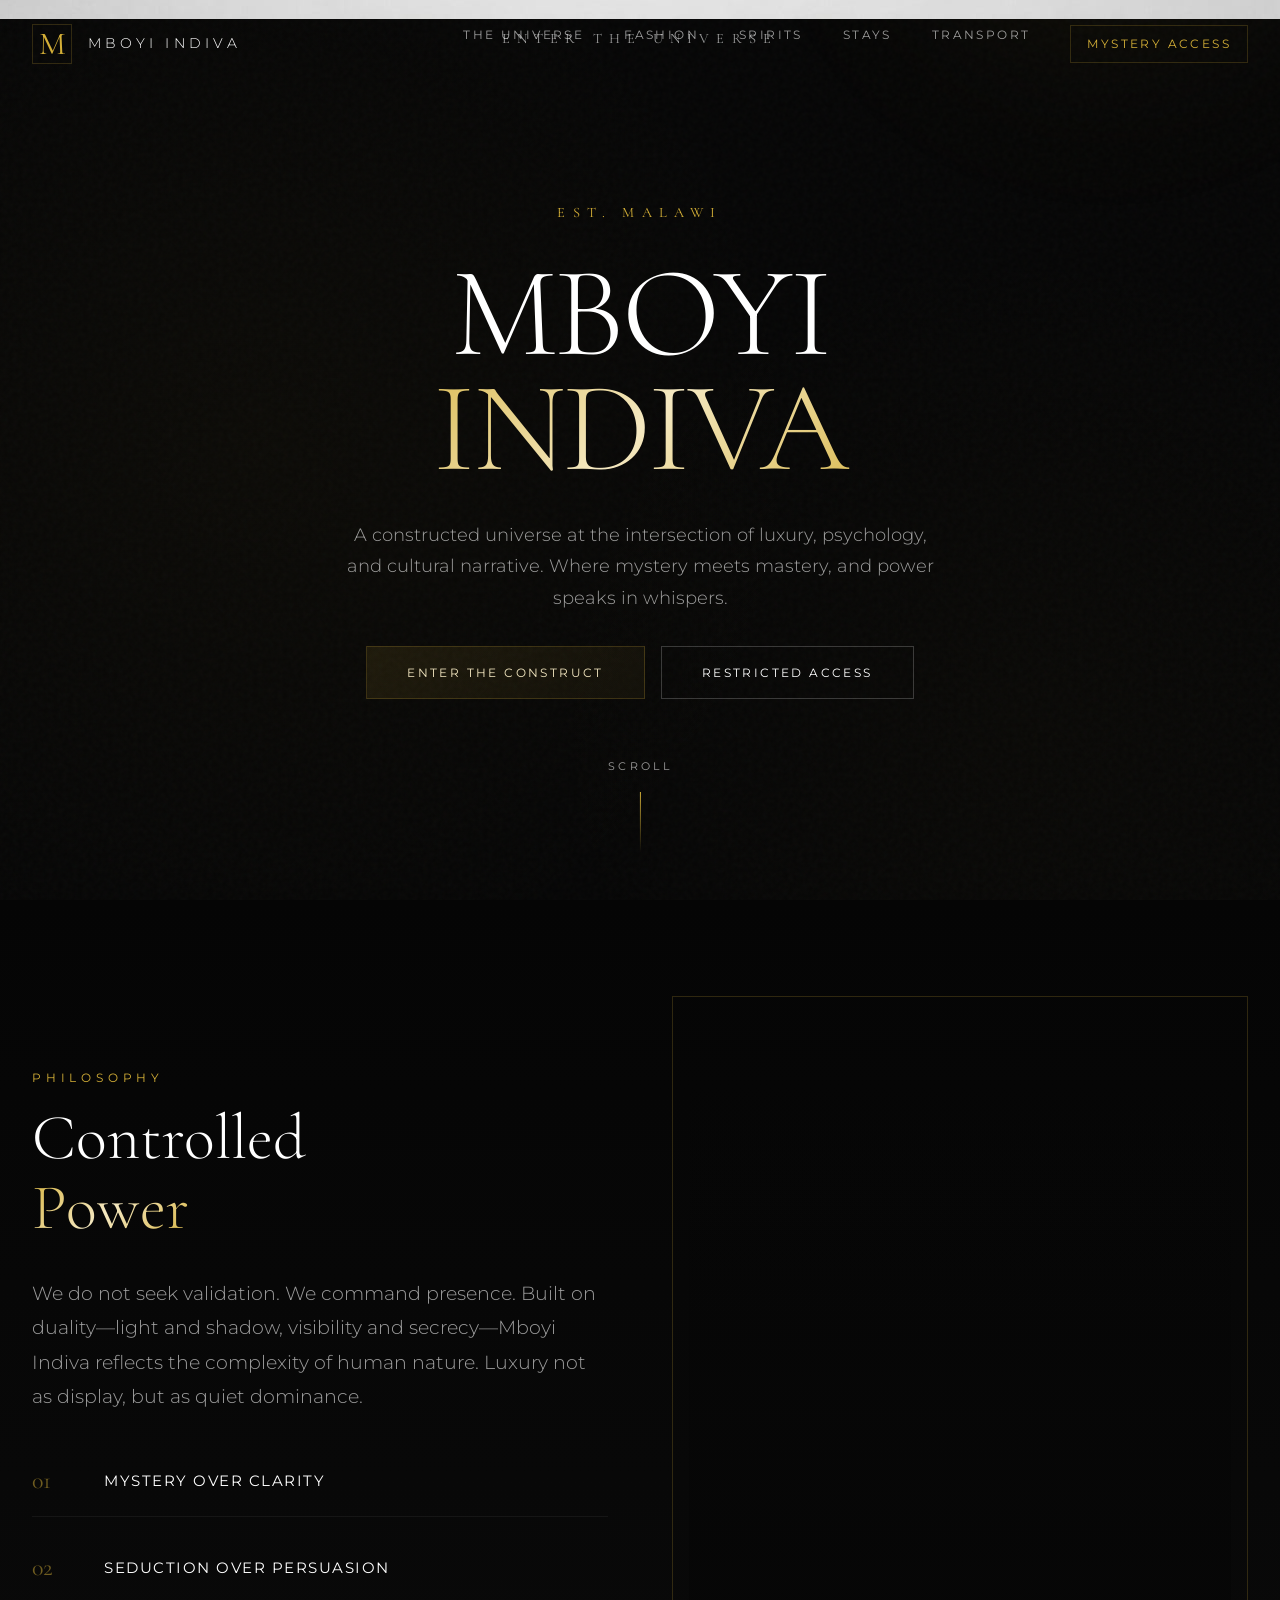
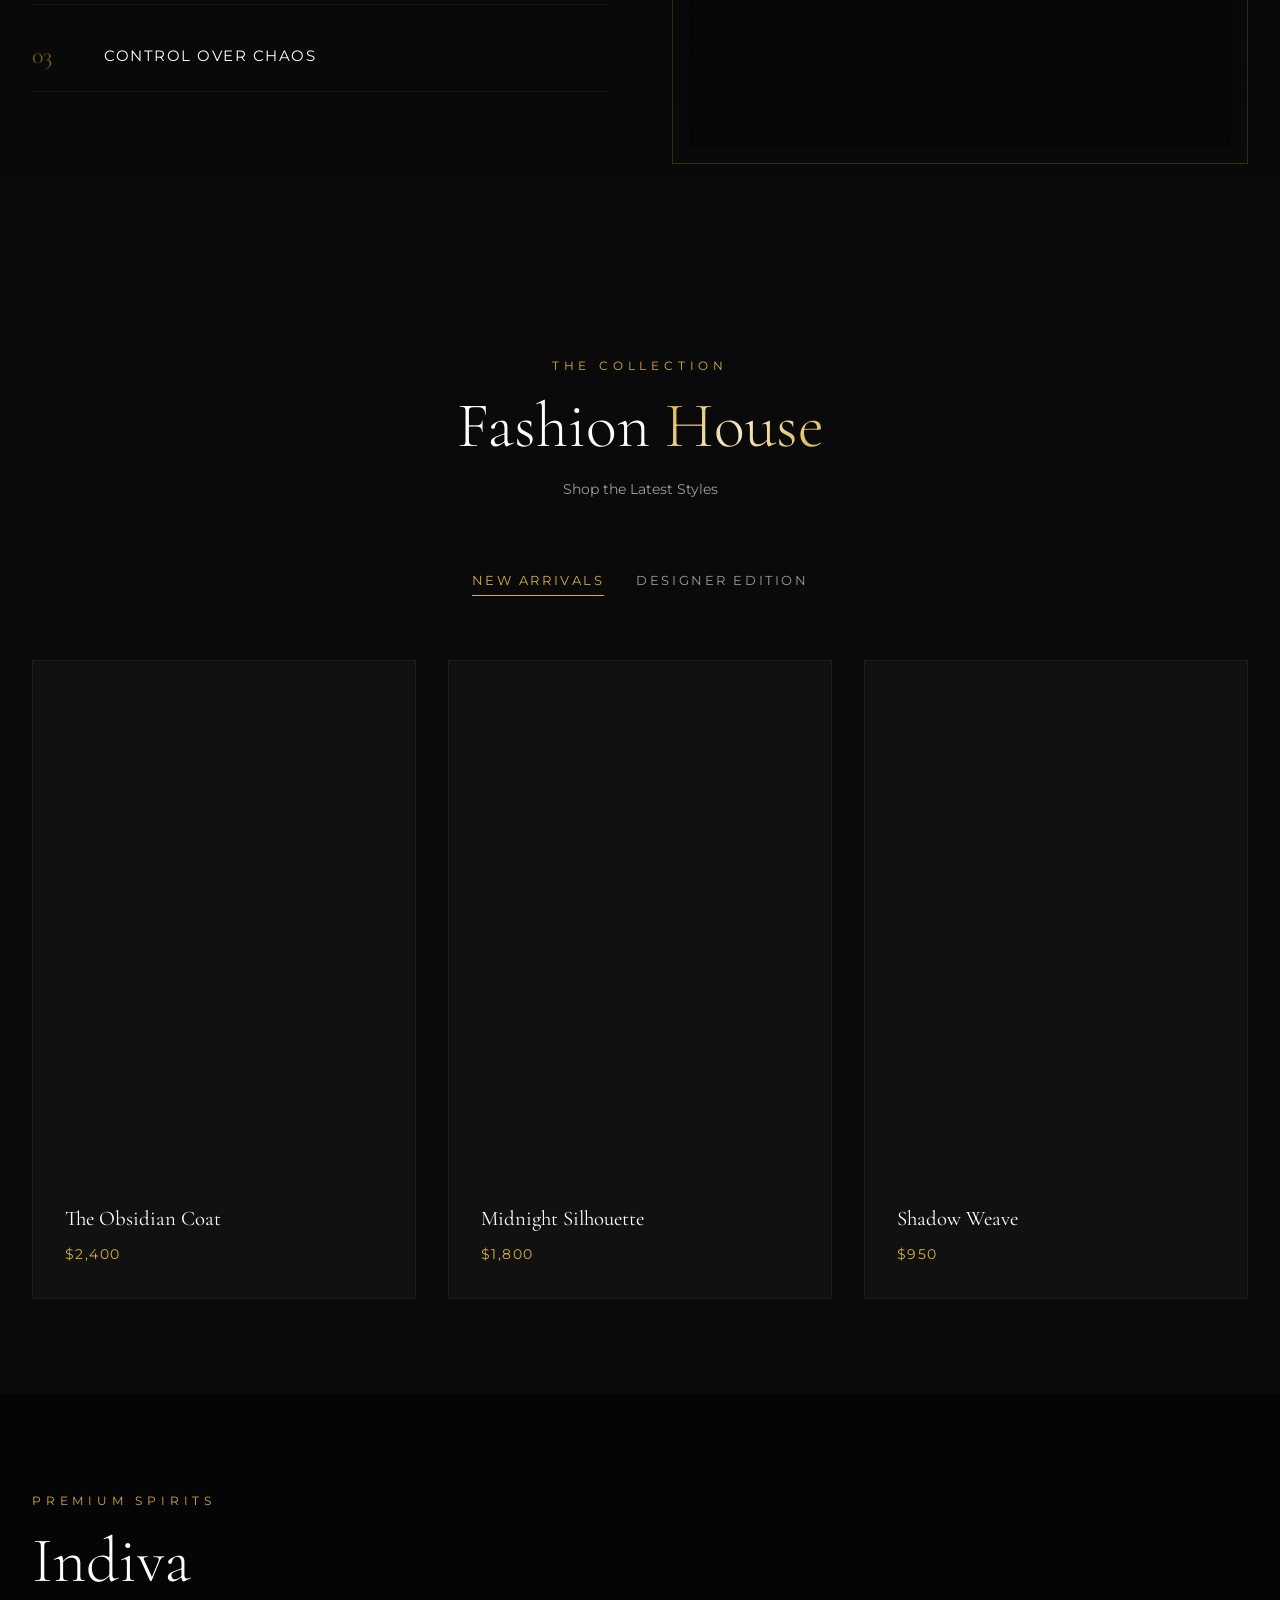
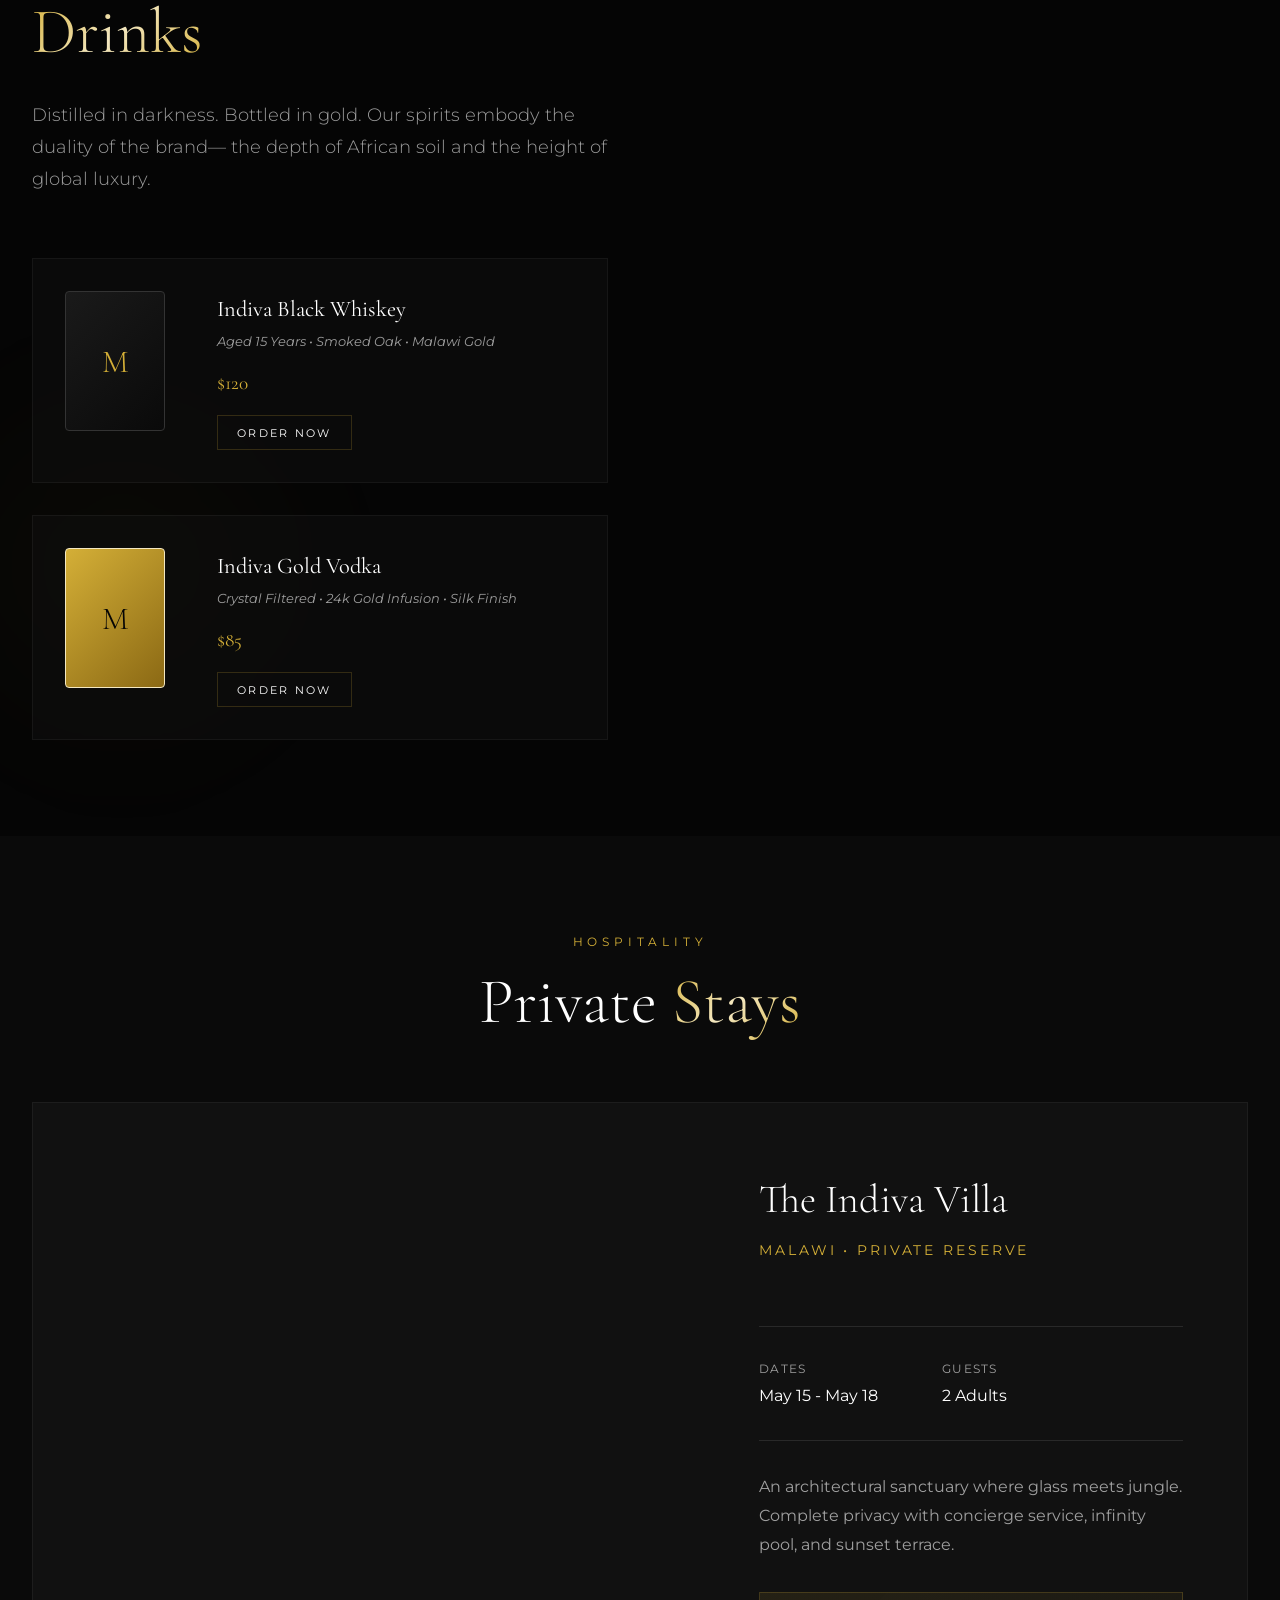
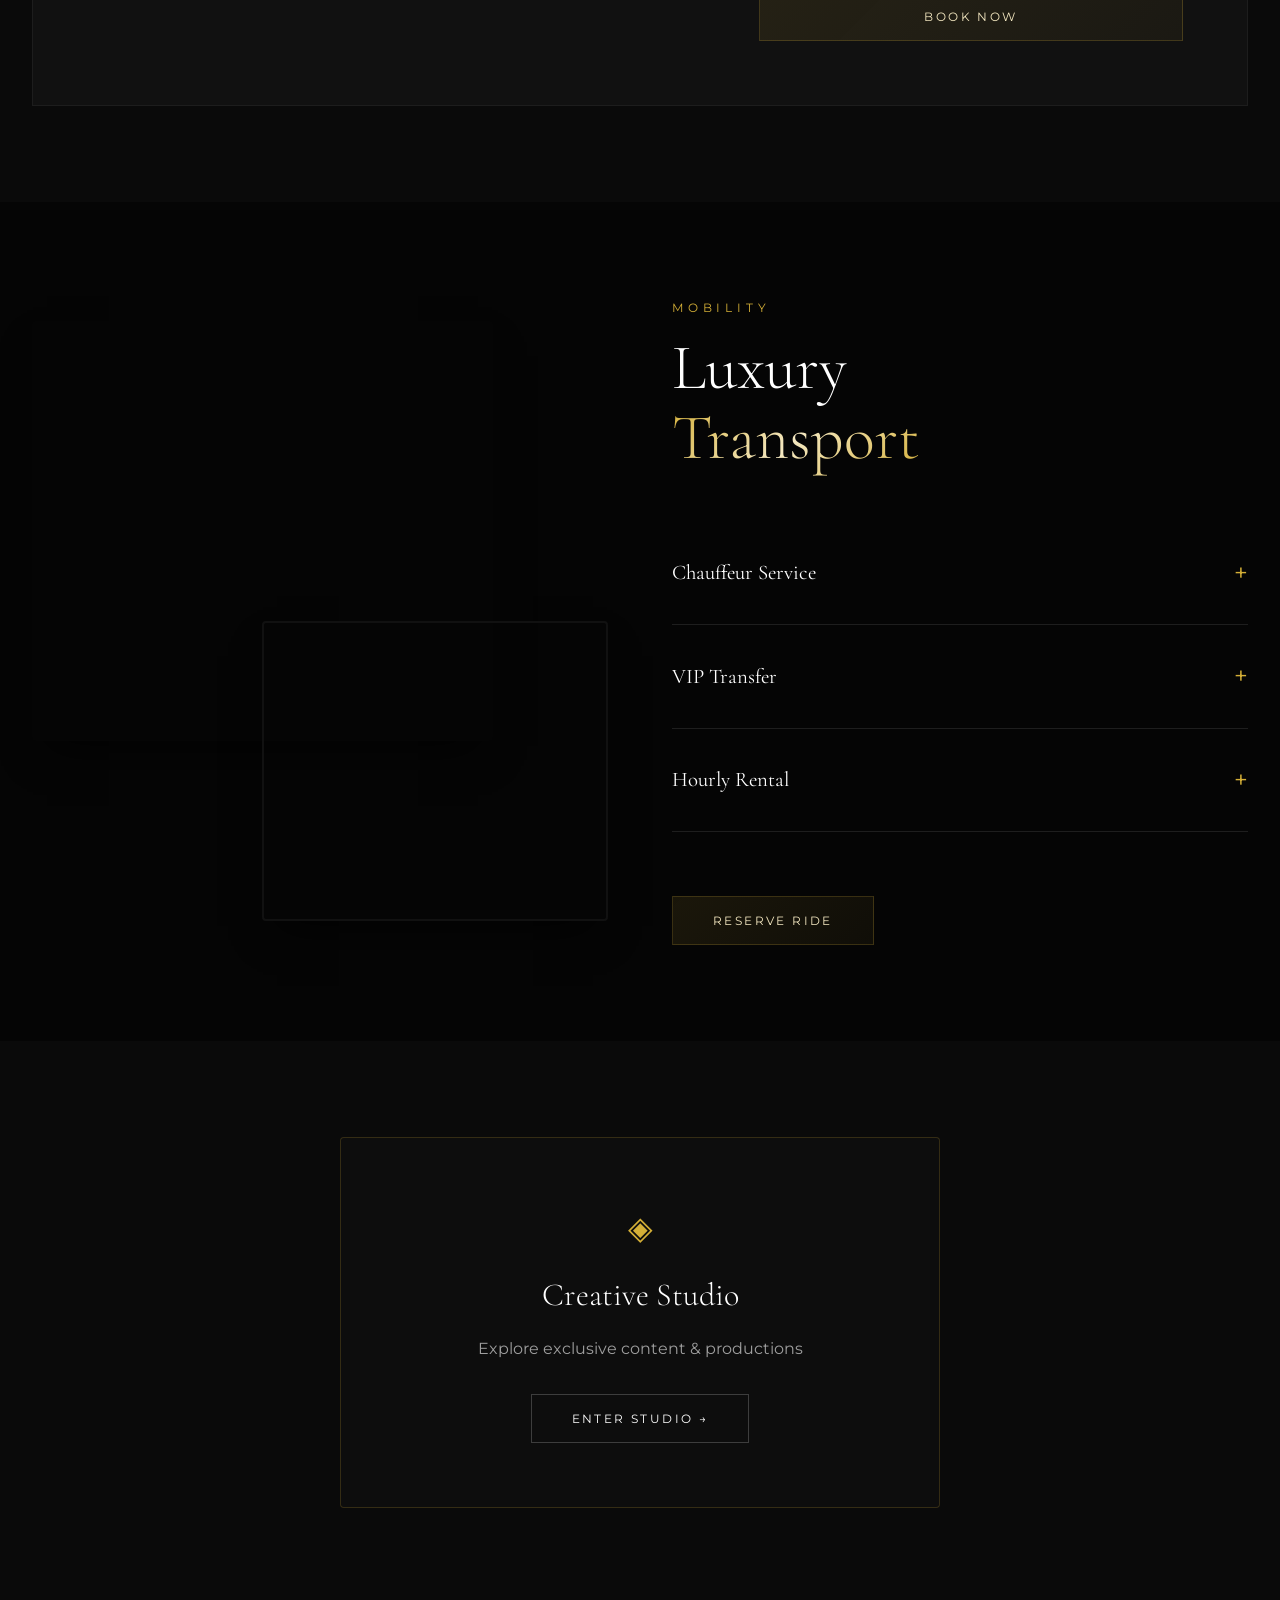
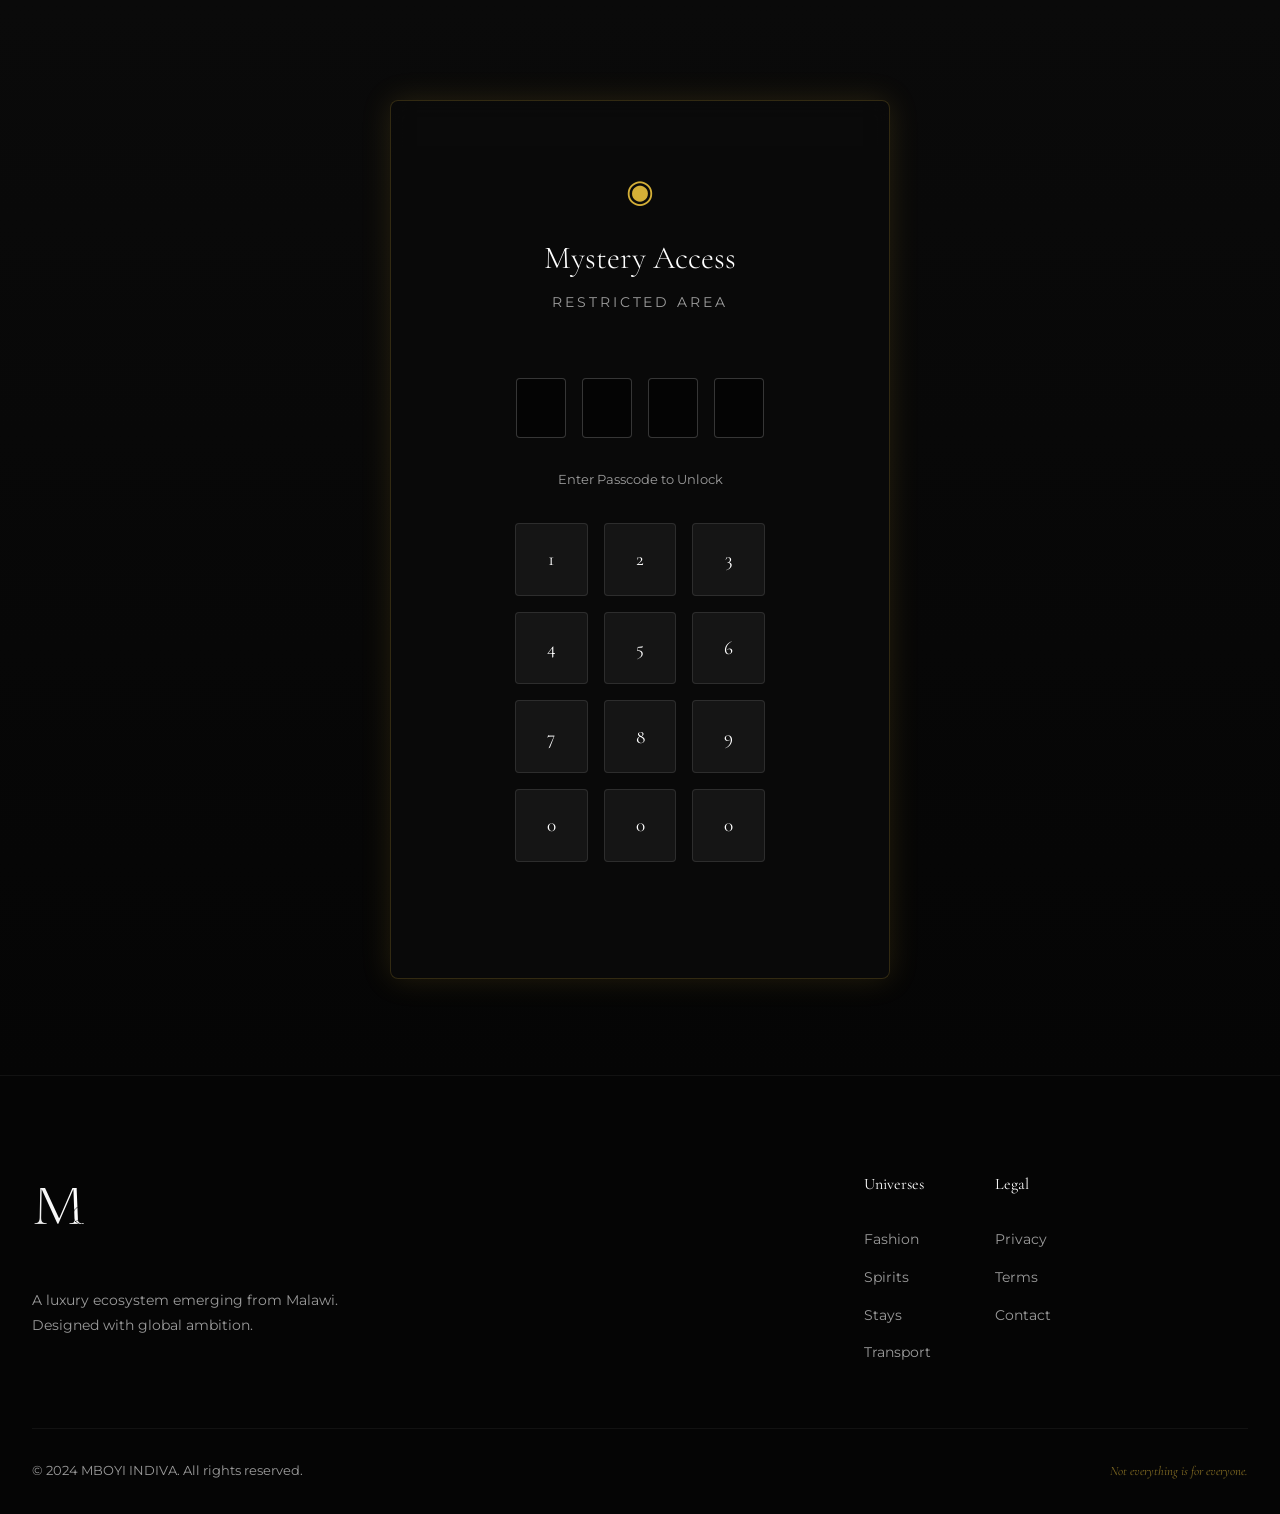
==== index.html @ 22ade257 "Add files via upload" ====
<!DOCTYPE html>
<html lang="en">
<head>
    <meta charset="UTF-8">
    <meta name="viewport" content="width=device-width, initial-scale=1.0">
    <title>MBOYI INDIVA | A Study in Controlled Power</title>
    <link rel="preconnect" href="https://fonts.googleapis.com">
    <link rel="preconnect" href="https://fonts.gstatic.com" crossorigin>
    <link href="https://fonts.googleapis.com/css2?family=Cormorant+Garamond:ital,wght@0,300;0,400;0,600;1,400&family=Montserrat:wght@200;300;400;500&display=swap" rel="stylesheet">
    <link rel="stylesheet" href="style.css">
</head>
<body>

    <!-- Initial Overlay / Curtain Reveal -->
    <div class="curtain-overlay">
        <div class="curtain-content">
            <div class="logo-mark"></div>
            <img src="Logo.jpeg" alt="Logo"/>
            <p class="curtain-text">Enter the Universe</p>
        </div>
    </div>

    <!-- Navigation -->
    <nav class="main-nav">
        <div class="nav-container">
            <a href="#" class="logo">
                <span class="logo-icon">M</span>
                <span class="logo-text">MBOYI INDIVA</span>
            </a>
            
            <div class="nav-links">
                <a href="#universe" class="nav-link">The Universe</a>
                <a href="#fashion" class="nav-link">Fashion</a>
                <a href="#spirits" class="nav-link">Spirits</a>
                <a href="#stays" class="nav-link">Stays</a>
                <a href="#transport" class="nav-link">Transport</a>
                <a href="#mystery" class="nav-link mystery-link">Mystery Access</a>
            </div>

            <button class="menu-toggle" aria-label="Toggle Menu">
                <span></span>
                <span></span>
            </button>
        </div>
    </nav>

    <!-- Hero Section -->
    <section class="hero" id="universe">
        <div class="hero-bg">
            <div class="grain-overlay"></div>
            <div class="light-leak"></div>
        </div>
        
        <div class="hero-content">
            <p class="hero-subtitle">Est. Malawi</p>
            <h1 class="hero-title">
                <span class="title-line">MBOYI</span>
                <span class="title-line indiva-gold">INDIVA</span>
            </h1>
            <p class="hero-description">
                A constructed universe at the intersection of luxury, psychology, and cultural narrative. 
                Where mystery meets mastery, and power speaks in whispers.
            </p>
            <div class="hero-actions">
                <a href="#essence" class="btn-primary">Enter the Construct</a>
                <a href="#mystery" class="btn-secondary">Restricted Access</a>
            </div>
        </div>

        <div class="scroll-indicator">
            <span>Scroll</span>
            <div class="scroll-line"></div>
        </div>
    </section>

    <!-- Brand Essence / Philosophy -->
    <section class="essence" id="essence">
        <div class="container">
            <div class="essence-grid">
                <div class="essence-text reveal">
                    <span class="section-label">Philosophy</span>
                    <h2 class="section-title">Controlled<br><span class="indiva-gold">Power</span></h2>
                    <p class="essence-paragraph">
                        We do not seek validation. We command presence. Built on duality—light and shadow, 
                        visibility and secrecy—Mboyi Indiva reflects the complexity of human nature. 
                        Luxury not as display, but as quiet dominance.
                    </p>
                    <div class="philosophy-points">
                        <div class="point">
                            <span class="point-number">01</span>
                            <span class="point-text">Mystery over clarity</span>
                        </div>
                        <div class="point">
                            <span class="point-number">02</span>
                            <span class="point-text">Seduction over persuasion</span>
                        </div>
                        <div class="point">
                            <span class="point-number">03</span>
                            <span class="point-text">Control over chaos</span>
                        </div>
                    </div>
                </div>
                
                <div class="essence-visual reveal">
                    <div class="visual-frame">
                        <div class="visual-image" style="background-image: url('https://images.unsplash.com/photo-1507003211169-0a1dd7228f2d?w=800&q=80&sat=-100')"></div>
                        <div class="visual-overlay"></div>
                    </div>
                </div>
            </div>
        </div>
    </section>

    <!-- Fashion Collection -->
    <section class="fashion" id="fashion">
        <div class="container">
            <div class="section-header reveal">
                <span class="section-label">The Collection</span>
                <h2 class="section-title">Fashion <span class="indiva-gold">House</span></h2>
                <p class="section-subtitle">Shop the Latest Styles</p>
            </div>

            <div class="collection-tabs reveal">
                <button class="tab-btn active" data-tab="new">New Arrivals</button>
                <button class="tab-btn" data-tab="designer">Designer Edition</button>
            </div>

            <div class="collection-grid" id="new">
                <div class="product-card reveal">
                    <div class="product-image">
                        <div class="image-placeholder" style="background-image: url('https://images.unsplash.com/photo-1504194921103-f8b80cadd5e4?w=600&q=80')"></div>
                        <div class="product-overlay">
                            <button class="btn-quick">View Details</button>
                        </div>
                    </div>
                    <div class="product-info">
                        <h3>The Obsidian Coat</h3>
                        <p class="product-price">$2,400</p>
                    </div>
                </div>

                <div class="product-card reveal">
                    <div class="product-image">
                        <div class="image-placeholder" style="background-image: url('https://images.unsplash.com/photo-1552374196-1ab2a1c593e8?w=600&q=80')"></div>
                        <div class="product-overlay">
                            <button class="btn-quick">View Details</button>
                        </div>
                    </div>
                    <div class="product-info">
                        <h3>Midnight Silhouette</h3>
                        <p class="product-price">$1,800</p>
                    </div>
                </div>

                <div class="product-card reveal">
                    <div class="product-image">
                        <div class="image-placeholder" style="background-image: url('https://images.unsplash.com/photo-1617127365659-c47fa864d8bc?w=600&q=80')"></div>
                        <div class="product-overlay">
                            <button class="btn-quick">View Details</button>
                        </div>
                    </div>
                    <div class="product-info">
                        <h3>Shadow Weave</h3>
                        <p class="product-price">$950</p>
                    </div>
                </div>
            </div>
        </div>
    </section>

    <!-- Indiva Drinks -->
    <section class="spirits" id="spirits">
        <div class="container">
            <div class="spirits-grid">
                <div class="spirits-content reveal">
                    <span class="section-label">Premium Spirits</span>
                    <h2 class="section-title">Indiva<br><span class="indiva-gold">Drinks</span></h2>
                    <p class="spirits-description">
                        Distilled in darkness. Bottled in gold. Our spirits embody the duality of the brand—
                        the depth of African soil and the height of global luxury.
                    </p>
                    
                    <div class="drink-cards">
                        <div class="drink-item">
                            <div class="drink-visual">
                                <div class="bottle-placeholder black">
                                    <span class="bottle-label">M</span>
                                </div>
                            </div>
                            <div class="drink-info">
                                <h3>Indiva Black Whiskey</h3>
                                <p class="drink-notes">Aged 15 Years • Smoked Oak • Malawi Gold</p>
                                <p class="drink-price">$120</p>
                                <button class="btn-order">Order Now</button>
                            </div>
                        </div>

                        <div class="drink-item">
                            <div class="drink-visual">
                                <div class="bottle-placeholder gold">
                                    <span class="bottle-label">M</span>
                                </div>
                            </div>
                            <div class="drink-info">
                                <h3>Indiva Gold Vodka</h3>
                                <p class="drink-notes">Crystal Filtered • 24k Gold Infusion • Silk Finish</p>
                                <p class="drink-price">$85</p>
                                <button class="btn-order">Order Now</button>
                            </div>
                        </div>
                    </div>
                </div>

                <div class="spirits-visual reveal">
                    <div class="ambience-image" style="background-image: url('https://images.unsplash.com/photo-1514362545857-3bc16c4c7d1b?w=800&q=80&sat=-50')"></div>
                </div>
            </div>
        </div>
    </section>

    <!-- Private Stays -->
    <section class="stays" id="stays">
        <div class="container">
            <div class="section-header reveal">
                <span class="section-label">Hospitality</span>
                <h2 class="section-title">Private <span class="indiva-gold">Stays</span></h2>
            </div>

            <div class="villa-card reveal">
                <div class="villa-image" style="background-image: url('https://images.unsplash.com/photo-1613490493576-7fde63acd811?w=1200&q=80')">
                    <div class="villa-overlay"></div>
                </div>
                <div class="villa-content">
                    <h3>The Indiva Villa</h3>
                    <p class="villa-location">Malawi • Private Reserve</p>
                    <div class="booking-details">
                        <div class="detail">
                            <span class="detail-label">Dates</span>
                            <span class="detail-value">May 15 - May 18</span>
                        </div>
                        <div class="detail">
                            <span class="detail-label">Guests</span>
                            <span class="detail-value">2 Adults</span>
                        </div>
                    </div>
                    <p class="villa-description">
                        An architectural sanctuary where glass meets jungle. 
                        Complete privacy with concierge service, infinity pool, and sunset terrace.
                    </p>
                    <button class="btn-primary btn-block">Book Now</button>
                </div>
            </div>
        </div>
    </section>

    <!-- Luxury Transport -->
    <section class="transport" id="transport">
        <div class="container">
            <div class="transport-grid">
                <div class="transport-visual reveal">
                    <div class="vehicle-showcase">
                        <div class="vehicle-image" style="background-image: url('https://images.unsplash.com/photo-1563720223185-11003d70ecfa?w=800&q=80&sat=-100')"></div>
                        <div class="vehicle-interior" style="background-image: url('https://images.unsplash.com/photo-1549399542-7e3f8b79c2b7?w=800&q=80')"></div>
                    </div>
                </div>
                
                <div class="transport-content reveal">
                    <span class="section-label">Mobility</span>
                    <h2 class="section-title">Luxury<br><span class="indiva-gold">Transport</span></h2>
                    
                    <div class="service-list">
                        <div class="service-item">
                            <div class="service-header">
                                <h3>Chauffeur Service</h3>
                                <span class="service-toggle">+</span>
                            </div>
                            <div class="service-body">
                                <p>Mercedes V-Class or equivalent. Discreet, professional, always ahead of schedule.</p>
                            </div>
                        </div>

                        <div class="service-item">
                            <div class="service-header">
                                <h3>VIP Transfer</h3>
                                <span class="service-toggle">+</span>
                            </div>
                            <div class="service-body">
                                <p>Airport to villa seamless transition. Privacy screens, refreshments, secured routes.</p>
                            </div>
                        </div>

                        <div class="service-item">
                            <div class="service-header">
                                <h3>Hourly Rental</h3>
                                <span class="service-toggle">+</span>
                            </div>
                            <div class="service-body">
                                <p>On-demand availability within the construct. Minimum 4 hours.</p>
                            </div>
                        </div>
                    </div>

                    <button class="btn-primary">Reserve Ride</button>
                </div>
            </div>
        </div>
    </section>

    <!-- Creative Studio Teaser -->
    <section class="studio">
        <div class="container">
            <div class="studio-card reveal">
                <div class="studio-icon">◈</div>
                <h3>Creative Studio</h3>
                <p>Explore exclusive content & productions</p>
                <button class="btn-secondary">Enter Studio →</button>
            </div>
        </div>
    </section>

    <!-- Mystery Access / Restricted Area -->
    <section class="mystery" id="mystery">
        <div class="container">
            <div class="mystery-container reveal" id="mystery-lock">
                <div class="lock-interface">
                    <div class="lock-header">
                        <span class="lock-icon">◉</span>
                        <h2>Mystery Access</h2>
                        <p>Restricted Area</p>
                    </div>
                    
                    <div class="passcode-display">
                        <div class="digit-box" data-index="0"></div>
                        <div class="digit-box" data-index="1"></div>
                        <div class="digit-box" data-index="2"></div>
                        <div class="digit-box" data-index="3"></div>
                    </div>

                    <p class="passcode-hint">Enter Passcode to Unlock</p>

                    <div class="keypad">
                        <button class="key" data-key="1">1</button>
                        <button class="key" data-key="2">2</button>
                        <button class="key" data-key="3">3</button>
                        <button class="key" data-key="4">4</button>
                        <button class="key" data-key="5">5</button>
                        <button class="key" data-key="6">6</button>
                        <button class="key" data-key="7">7</button>
                        <button class="key" data-key="8">8</button>
                        <button class="key" data-key="9">9</button>
                        <button class="key" data-key="0">0</button>
                        <button class="key" data-key="0">0</button>
                        <button class="key" data-key="0">0</button>
                    </div>

                    <div class="lock-status" id="lock-status"></div>
                </div>

                <div class="unlocked-content" id="unlocked-content">
                    <div class="secret-header">
                        <h2>Welcome, Indiva Black</h2>
                        <p>You have entered the restricted construct.</p>
                    </div>
                    
                    <div class="secret-grid">
                        <div class="secret-card">
                            <h3>The Archive</h3>
                            <p>Unreleased collections and prototypes.</p>
                            <button class="btn-secondary">Access</button>
                        </div>
                        <div class="secret-card">
                            <h3>Private Events</h3>
                            <p>Invitations to closed gatherings.</p>
                            <button class="btn-secondary">View Calendar</button>
                        </div>
                        <div class="secret-card">
                            <h3>Direct Line</h3>
                            <p>Message the architect.</p>
                            <button class="btn-secondary">Compose</button>
                        </div>
                    </div>
                </div>
            </div>
        </div>
    </section>

    <!-- Footer -->
    <footer class="main-footer">
        <div class="container">
            <div class="footer-grid">
                <div class="footer-brand">
                    <div class="logo-mark">M</div>
                    <p class="footer-text">
                        A luxury ecosystem emerging from Malawi.<br>
                        Designed with global ambition.
                    </p>
                </div>
                
                <div class="footer-links">
                    <div class="link-group">
                        <h4>Universes</h4>
                        <a href="#fashion">Fashion</a>
                        <a href="#spirits">Spirits</a>
                        <a href="#stays">Stays</a>
                        <a href="#transport">Transport</a>
                    </div>
                    <div class="link-group">
                        <h4>Legal</h4>
                        <a href="privacy.html">Privacy</a>
                        <a href="terms.html">Terms</a>
                        <a href="contact.html">Contact</a>
                    </div>
                </div>
            </div>
            
            <div class="footer-bottom">
                <p>&copy; 2024 MBOYI INDIVA. All rights reserved.</p>
                <p class="footer-tagline">Not everything is for everyone.</p>
            </div>
        </div>

            <!-- SCROLL TO TOP BUTTON -->
    <button-btn id="scrollToTop" class="scroll-top-btn glass-panel" onclick="scrollToTop()">
        <i class="fas fa-arrow-up"></i>
    </button-btn>

    </footer>

    <script src="indiva.js"></script>
</body>
</html>
---- style.css ----
/* 
MBOYI INDIVA - Luxury Noir Stylesheet
Brand Philosophy: Controlled Power, Mystery, Duality
*/

:root {
    /* Core Brand Colors */
    --color-obsidian: #050505;
    --color-void: #0a0a0a;
    --color-surface: #111111;
    --color-surface-light: #1a1a1a;
    --color-charcoal: #2a2a2a;
    --gold: #D4AF37;

    /* Gold Palette - Metallic gradients */
    --color-gold-dark: #8B6914;
    --color-gold-base: #D4AF37;
    --color-gold-light: #F4E8C1;
    --color-gold-bright: #FFD700;

    /* Text Colors */
    --color-text: #ffffff;
    --color-text-muted: rgba(255, 255, 255, 0.6);
    --color-text-dim: rgba(255, 255, 255, 0.3);

    /* Effects */
    --border-subtle: rgba(212, 175, 55, 0.2);
    --glass-bg: rgba(17, 17, 17, 0.7);
    --shadow-gold: 0 0 30px rgba(212, 175, 55, 0.15);
    --shadow-elevated: 0 20px 40px -15px rgba(0, 0, 0, 0.8);

    /* Typography */
    --font-serif: 'Cormorant Garamond', serif;
    --font-sans: 'Montserrat', sans-serif;

    /* Spacing */
    --spacing-xs: 0.5rem;
    --spacing-sm: 1rem;
    --spacing-md: 2rem;
    --spacing-lg: 4rem;
    --spacing-xl: 6rem;
}

* {
    margin: 0;
    padding: 0;
    box-sizing: border-box;
}

html {
    scroll-behavior: smooth;
    background-color: var(--color-obsidian);
}

body {
    font-family: var(--font-sans);
    background-color: var(--color-obsidian);
    color: var(--color-text);
    line-height: 1.6;
    overflow-x: hidden;
    -webkit-font-smoothing: antialiased;
}

/* Typography Utilities */
.indiva-gold {
    background: linear-gradient(135deg, var(--color-gold-base) 0%, var(--color-gold-light) 50%, var(--color-gold-base) 100%);
    -webkit-background-clip: text;
    -webkit-text-fill-color: transparent;
    background-clip: text;
    position: relative;
}

/* Initial Curtain Overlay */
.curtain-overlay {
    position: fixed;
    top: 0;
    left: 0;
    width: 100%;
    height: 100%;
    background: var(--color-obsidian);
    z-index: 9999;
    display: flex;
    align-items: center;
    justify-content: center;
    transition: transform 1.2s cubic-bezier(0.77, 0, 0.175, 1);
}

.curtain-overlay.revealed {
    transform: translateY(-100%);
}

.curtain-content {
    text-align: center;
    animation: fadeIn 1s ease;
}

.logo-mark {
    font-family: var(--font-serif);
    font-size: 8rem;
    font-weight: 300;
    line-height: 1;
    background: linear-gradient(to bottom, var(--color-gold-light), var(--color-gold-dark));
    background-clip: text;
    -webkit-text-fill-color: transparent;
    margin-bottom: var(--spacing-sm);
}

.curtain-text {
    font-family: var(--font-serif);
    font-size: 0.9rem;
    letter-spacing: 0.5em;
    text-transform: uppercase;
    color: var(--color-text-muted);
    animation: pulse 2s infinite;
}

@keyframes pulse {

    0%,
    100% {
        opacity: 0.4;
    }

    50% {
        opacity: 1;
    }
}

/* Navigation */
.main-nav {
    position: fixed;
    top: 0;
    left: 0;
    width: 100%;
    z-index: 1000;
    padding: 1.5rem 0;
    transition: all 0.4s ease;
    border-bottom: 1px solid transparent;
}

.main-nav.scrolled {
    background: rgba(5, 5, 5, 0.95);
    -webkit-backdrop-filter: blur(20px);
    backdrop-filter: blur(20px);
    border-bottom: 1px solid var(--border-subtle);
    padding: 1rem 0;
}

.nav-container {
    max-width: 1400px;
    margin: 0 auto;
    padding: 0 var(--spacing-md);
    display: flex;
    justify-content: space-between;
    align-items: center;
}

.logo {
    display: flex;
    align-items: center;
    gap: var(--spacing-sm);
    text-decoration: none;
    color: var(--color-text);
}

.logo-icon {
    font-family: var(--font-serif);
    font-size: 2rem;
    font-weight: 400;
    width: 40px;
    height: 40px;
    display: flex;
    align-items: center;
    justify-content: center;
    border: 1px solid var(--border-subtle);
    color: var(--color-gold-base);
}

.logo-text {
    font-size: 0.85rem;
    letter-spacing: 0.3em;
    font-weight: 300;
}

.nav-links {
    display: flex;
    gap: 2.5rem;
    list-style: none;
}

.nav-link {
    color: var(--color-text-muted);
    text-decoration: none;
    font-size: 0.75rem;
    letter-spacing: 0.2em;
    text-transform: uppercase;
    transition: color 0.3s ease;
    position: relative;
}

.nav-link::after {
    content: '';
    position: absolute;
    bottom: -5px;
    left: 0;
    width: 0;
    height: 1px;
    background: var(--color-gold-base);
    transition: width 0.3s ease;
}

.nav-link:hover {
    color: var(--color-text);
}

.nav-link:hover::after {
    width: 100%;
}

.mystery-link {
    color: var(--color-gold-base);
    border: 1px solid var(--border-subtle);
    padding: 0.5rem 1rem;
}

.mystery-link:hover {
    background: rgba(212, 175, 55, 0.1);
}

.menu-toggle {
    display: none;
    flex-direction: column;
    gap: 6px;
    background: none;
    border: none;
    cursor: pointer;
    padding: 5px;
}

.menu-toggle span {
    width: 25px;
    height: 1px;
    background: var(--color-text);
    transition: all 0.3s ease;
}

/* Hero Section */
.hero {
    min-height: 100vh;
    display: flex;
    align-items: center;
    justify-content: center;
    position: relative;
    overflow: hidden;
    padding: var(--spacing-xl) var(--spacing-md);
}

.hero-bg {
    position: absolute;
    top: 0;
    left: 0;
    width: 100%;
    height: 100%;
    background:
        radial-gradient(circle at 20% 50%, rgba(212, 175, 55, 0.03) 0%, transparent 50%),
        radial-gradient(circle at 80% 80%, rgba(212, 175, 55, 0.02) 0%, transparent 40%);
}

.grain-overlay {
    position: absolute;
    top: 0;
    left: 0;
    width: 100%;
    height: 100%;
    opacity: 0.03;
    background-image: url("data:image/svg+xml,%3Csvg viewBox='0 0 200 200' xmlns='http://www.w3.org/2000/svg'%3E%3Cfilter id='noiseFilter'%3E%3CfeTurbulence type='fractalNoise' baseFrequency='0.9' numOctaves='3' stitchTiles='stitch'/%3E%3C/filter%3E%3Crect width='100%25' height='100%25' filter='url(%23noiseFilter)'/%3E%3C/svg%3E");
    pointer-events: none;
}

.light-leak {
    position: absolute;
    top: -50%;
    right: -10%;
    width: 600px;
    height: 600px;
    background: radial-gradient(circle, rgba(212, 175, 55, 0.08) 0%, transparent 70%);
    filter: blur(80px);
    pointer-events: none;
}

.hero-content {
    text-align: center;
    max-width: 900px;
    z-index: 2;
    position: relative;
}

.hero-subtitle {
    font-family: var(--font-serif);
    font-size: 0.9rem;
    letter-spacing: 0.5em;
    color: var(--color-gold-base);
    margin-bottom: var(--spacing-md);
    text-transform: uppercase;
}

.hero-title {
    font-family: var(--font-serif);
    font-size: clamp(4rem, 12vw, 8rem);
    line-height: 0.9;
    margin-bottom: var(--spacing-md);
    font-weight: 300;
    letter-spacing: -0.02em;
}

.title-line {
    display: block;
}

.hero-description {
    font-size: 1.1rem;
    color: var(--color-text-muted);
    max-width: 600px;
    margin: 0 auto var(--spacing-md);
    font-weight: 300;
    line-height: 1.8;
}

.hero-actions {
    display: flex;
    gap: var(--spacing-sm);
    justify-content: center;
    flex-wrap: wrap;
}

/* Buttons */
.btn-primary,
.btn-secondary,
.btn-order,
.btn-quick {
    padding: 1rem 2.5rem;
    font-family: var(--font-sans);
    font-size: 0.75rem;
    letter-spacing: 0.2em;
    text-transform: uppercase;
    cursor: pointer;
    transition: all 0.4s ease;
    border: none;
    text-decoration: none;
    display: inline-flex;
    align-items: center;
    gap: 0.5rem;
}

.btn-primary {
    background: linear-gradient(135deg, rgba(212, 175, 55, 0.1), rgba(212, 175, 55, 0.05));
    color: var(--color-gold-light);
    border: 1px solid var(--border-subtle);
    position: relative;
    overflow: hidden;
}

.btn-primary::before {
    content: '';
    position: absolute;
    top: 0;
    left: -100%;
    width: 100%;
    height: 100%;
    background: linear-gradient(90deg, transparent, rgba(212, 175, 55, 0.2), transparent);
    transition: left 0.5s ease;
}

.btn-primary:hover {
    box-shadow: var(--shadow-gold);
    transform: translateY(-2px);
}

.btn-primary:hover::before {
    left: 100%;
}

.btn-secondary {
    background: transparent;
    color: var(--color-text);
    border: 1px solid rgba(255, 255, 255, 0.2);
}

.btn-secondary:hover {
    border-color: var(--color-gold-base);
    color: var(--color-gold-base);
}

.btn-block {
    width: 100%;
    justify-content: center;
}

.scroll-indicator {
    position: absolute;
    bottom: 3rem;
    left: 50%;
    transform: translateX(-50%);
    display: flex;
    flex-direction: column;
    align-items: center;
    gap: 1rem;
    color: var(--color-text-muted);
    font-size: 0.7rem;
    letter-spacing: 0.3em;
    text-transform: uppercase;
}

.scroll-line {
    width: 1px;
    height: 60px;
    background: linear-gradient(to bottom, var(--color-gold-base), transparent);
    animation: scrollPulse 2s infinite;
}

@keyframes scrollPulse {

    0%,
    100% {
        opacity: 0;
        transform: scaleY(0.5);
    }

    50% {
        opacity: 1;
        transform: scaleY(1);
    }
}

/* Container */
.container {
    max-width: 1400px;
    margin: 0 auto;
    padding: 0 var(--spacing-md);
}

/* Section Headers */
.section-header {
    text-align: center;
    margin-bottom: var(--spacing-lg);
}

.section-label {
    display: block;
    font-size: 0.75rem;
    letter-spacing: 0.4em;
    text-transform: uppercase;
    color: var(--color-gold-base);
    margin-bottom: var(--spacing-sm);
}

.section-title {
    font-family: var(--font-serif);
    font-size: clamp(2.5rem, 5vw, 4rem);
    font-weight: 300;
    line-height: 1.1;
    margin-bottom: var(--spacing-sm);
}

.section-subtitle {
    color: var(--color-text-muted);
    font-size: 0.9rem;
}

/* Essence Section */
.essence {
    padding: var(--spacing-xl) 0;
    background: linear-gradient(to bottom, var(--color-obsidian), var(--color-void));
}

.essence-grid {
    display: grid;
    grid-template-columns: 1fr 1fr;
    gap: var(--spacing-lg);
    align-items: center;
}

.essence-paragraph {
    font-size: 1.2rem;
    line-height: 1.8;
    color: var(--color-text-muted);
    margin: var(--spacing-md) 0;
    font-weight: 300;
}

.philosophy-points {
    margin-top: var(--spacing-md);
    display: flex;
    flex-direction: column;
    gap: var(--spacing-sm);
}

.point {
    display: flex;
    align-items: center;
    gap: var(--spacing-md);
    padding: var(--spacing-sm) 0;
    border-bottom: 1px solid rgba(255, 255, 255, 0.05);
}

.point-number {
    font-family: var(--font-serif);
    font-size: 1.5rem;
    color: var(--color-gold-base);
    opacity: 0.5;
    min-width: 40px;
}

.point-text {
    font-size: 0.95rem;
    letter-spacing: 0.1em;
    text-transform: uppercase;
    color: var(--color-text);
}

.visual-frame {
    position: relative;
    aspect-ratio: 3/4;
    border: 1px solid var(--border-subtle);
    padding: 1rem;
}

.visual-image {
    width: 100%;
    height: 100%;
    background-size: cover;
    background-position: center;
    filter: grayscale(100%) contrast(1.1);
}

.visual-overlay {
    position: absolute;
    inset: 1rem;
    background: linear-gradient(to top, rgba(5, 5, 5, 0.8), transparent);
    pointer-events: none;
}

/* Fashion Section */
.fashion {
    padding: var(--spacing-xl) 0;
    background: var(--color-void);
}

.collection-tabs {
    display: flex;
    justify-content: center;
    gap: var(--spacing-md);
    margin-bottom: var(--spacing-lg);
}

.tab-btn {
    background: transparent;
    border: none;
    color: var(--color-text-muted);
    font-family: var(--font-sans);
    font-size: 0.8rem;
    letter-spacing: 0.2em;
    text-transform: uppercase;
    cursor: pointer;
    padding: 0.5rem 0;
    position: relative;
    transition: color 0.3s ease;
}

.tab-btn.active {
    color: var(--color-gold-base);
}

.tab-btn.active::after {
    content: '';
    position: absolute;
    bottom: 0;
    left: 0;
    width: 100%;
    height: 1px;
    background: var(--color-gold-base);
}

.collection-grid {
    display: grid;
    grid-template-columns: repeat(auto-fit, minmax(300px, 1fr));
    gap: var(--spacing-md);
}

.product-card {
    background: var(--color-surface);
    border: 1px solid rgba(255, 255, 255, 0.05);
    overflow: hidden;
    transition: transform 0.4s ease;
}

.product-card:hover {
    transform: translateY(-5px);
    border-color: var(--border-subtle);
}

.product-image {
    position: relative;
    aspect-ratio: 3/4;
    overflow: hidden;
}

.image-placeholder {
    width: 100%;
    height: 100%;
    background-size: cover;
    background-position: center;
    transition: transform 0.6s ease;
}

.product-card:hover .image-placeholder {
    transform: scale(1.05);
}

.product-overlay {
    position: absolute;
    inset: 0;
    background: rgba(0, 0, 0, 0.5);
    display: flex;
    align-items: center;
    justify-content: center;
    opacity: 0;
    transition: opacity 0.3s ease;
}

.product-card:hover .product-overlay {
    opacity: 1;
}

.btn-quick {
    background: var(--color-text);
    color: var(--color-obsidian);
    border: none;
    padding: 0.8rem 1.5rem;
}

.product-info {
    padding: var(--spacing-md);
}

.product-info h3 {
    font-family: var(--font-serif);
    font-size: 1.3rem;
    font-weight: 400;
    margin-bottom: 0.5rem;
}

.product-price {
    color: var(--color-gold-base);
    font-size: 0.9rem;
    letter-spacing: 0.1em;
}

/* Spirits Section */
.spirits {
    padding: var(--spacing-xl) 0;
    background: var(--color-obsidian);
    position: relative;
    overflow: hidden;
}

.spirits::before {
    content: '';
    position: absolute;
    top: 50%;
    left: -10%;
    width: 500px;
    height: 500px;
    background: radial-gradient(circle, rgba(212, 175, 55, 0.03), transparent 70%);
    filter: blur(50px);
}

.spirits-grid {
    display: grid;
    grid-template-columns: 1fr 1fr;
    gap: var(--spacing-lg);
    align-items: center;
}

.spirits-description {
    color: var(--color-text-muted);
    font-size: 1.1rem;
    line-height: 1.8;
    margin: var(--spacing-md) 0;
    font-weight: 300;
}

.drink-cards {
    display: flex;
    flex-direction: column;
    gap: var(--spacing-md);
    margin-top: var(--spacing-lg);
}

.drink-item {
    display: grid;
    grid-template-columns: 120px 1fr;
    gap: var(--spacing-md);
    padding: var(--spacing-md);
    background: rgba(17, 17, 17, 0.5);
    border: 1px solid rgba(255, 255, 255, 0.05);
    transition: all 0.3s ease;
}

.drink-item:hover {
    border-color: var(--border-subtle);
    background: rgba(212, 175, 55, 0.05);
}

.bottle-placeholder {
    width: 100px;
    height: 140px;
    border-radius: 4px;
    display: flex;
    align-items: center;
    justify-content: center;
    position: relative;
}

.bottle-placeholder.black {
    background: linear-gradient(135deg, #1a1a1a, #0a0a0a);
    border: 1px solid #333;
}

.bottle-placeholder.gold {
    background: linear-gradient(135deg, #D4AF37, #8B6914);
    border: 1px solid var(--color-gold-light);
}

.bottle-label {
    font-family: var(--font-serif);
    font-size: 2rem;
    color: var(--color-gold-base);
    font-weight: 300;
}

.bottle-placeholder.gold .bottle-label {
    color: var(--color-obsidian);
}

.drink-info h3 {
    font-family: var(--font-serif);
    font-size: 1.4rem;
    margin-bottom: 0.3rem;
    font-weight: 400;
}

.drink-notes {
    font-size: 0.8rem;
    color: var(--color-text-muted);
    margin-bottom: var(--spacing-sm);
    font-style: italic;
}

.drink-price {
    font-size: 1.2rem;
    color: var(--color-gold-base);
    margin-bottom: var(--spacing-sm);
    font-family: var(--font-serif);
}

.btn-order {
    background: transparent;
    border: 1px solid var(--border-subtle);
    color: var(--color-text);
    padding: 0.6rem 1.2rem;
    font-size: 0.7rem;
}

.btn-order:hover {
    background: var(--color-gold-base);
    color: var(--color-obsidian);
    border-color: var(--color-gold-base);
}

.ambience-image {
    width: 100%;
    height: 600px;
    background-size: cover;
    background-position: center;
    border-radius: 4px;
    opacity: 0.8;
    filter: contrast(1.2) brightness(0.8);
}

/* Stays Section */
.stays {
    padding: var(--spacing-xl) 0;
    background: var(--color-void);
}

.villa-card {
    display: grid;
    grid-template-columns: 1.2fr 1fr;
    background: var(--color-surface);
    border: 1px solid rgba(255, 255, 255, 0.05);
    overflow: hidden;
}

.villa-image {
    position: relative;
    min-height: 500px;
    background-size: cover;
    background-position: center;
}

.villa-overlay {
    position: absolute;
    inset: 0;
    background: linear-gradient(to right, transparent 50%, var(--color-surface));
}

.villa-content {
    padding: var(--spacing-lg);
    display: flex;
    flex-direction: column;
    justify-content: center;
}

.villa-content h3 {
    font-family: var(--font-serif);
    font-size: 2.5rem;
    margin-bottom: 0.5rem;
    font-weight: 300;
}

.villa-location {
    color: var(--color-gold-base);
    font-size: 0.9rem;
    letter-spacing: 0.2em;
    text-transform: uppercase;
    margin-bottom: var(--spacing-md);
}

.booking-details {
    display: flex;
    gap: var(--spacing-lg);
    margin: var(--spacing-md) 0;
    padding: var(--spacing-md) 0;
    border-top: 1px solid rgba(255, 255, 255, 0.1);
    border-bottom: 1px solid rgba(255, 255, 255, 0.1);
}

.detail {
    display: flex;
    flex-direction: column;
    gap: 0.3rem;
}

.detail-label {
    font-size: 0.75rem;
    color: var(--color-text-muted);
    text-transform: uppercase;
    letter-spacing: 0.1em;
}

.detail-value {
    font-size: 1rem;
    color: var(--color-text);
}

.villa-description {
    color: var(--color-text-muted);
    line-height: 1.8;
    margin-bottom: var(--spacing-md);
}

/* Transport Section */
.transport {
    padding: var(--spacing-xl) 0;
    background: var(--color-obsidian);
}

.transport-grid {
    display: grid;
    grid-template-columns: 1fr 1fr;
    gap: var(--spacing-lg);
    align-items: center;
}

.vehicle-showcase {
    position: relative;
    height: 600px;
}

.vehicle-image,
.vehicle-interior {
    position: absolute;
    border-radius: 4px;
    overflow: hidden;
    box-shadow: var(--shadow-elevated);
}

.vehicle-image {
    width: 80%;
    height: 70%;
    top: 0;
    left: 0;
    background-size: cover;
    background-position: center;
    z-index: 2;
}

.vehicle-interior {
    width: 60%;
    height: 50%;
    bottom: 0;
    right: 0;
    background-size: cover;
    background-position: center;
    border: 2px solid var(--color-surface);
    z-index: 3;
}

.service-list {
    margin: var(--spacing-lg) 0;
    display: flex;
    flex-direction: column;
    gap: var(--spacing-sm);
}

.service-item {
    border-bottom: 1px solid rgba(255, 255, 255, 0.1);
    padding-bottom: var(--spacing-sm);
}

.service-header {
    display: flex;
    justify-content: space-between;
    align-items: center;
    cursor: pointer;
    padding: var(--spacing-sm) 0;
}

.service-header h3 {
    font-family: var(--font-serif);
    font-size: 1.3rem;
    font-weight: 400;
}

.service-toggle {
    font-size: 1.5rem;
    color: var(--color-gold-base);
    transition: transform 0.3s ease;
}

.service-item.active .service-toggle {
    transform: rotate(45deg);
}

.service-body {
    max-height: 0;
    overflow: hidden;
    transition: max-height 0.3s ease;
    color: var(--color-text-muted);
    font-size: 0.9rem;
    line-height: 1.6;
}

.service-item.active .service-body {
    max-height: 100px;
    padding-bottom: var(--spacing-sm);
}

/* Studio Section */
.studio {
    padding: var(--spacing-xl) 0;
    background: var(--color-void);
    text-align: center;
}

.studio-card {
    max-width: 600px;
    margin: 0 auto;
    padding: var(--spacing-lg);
    background: rgba(17, 17, 17, 0.5);
    border: 1px solid var(--border-subtle);
    border-radius: 4px;
}

.studio-icon {
    font-size: 2rem;
    color: var(--color-gold-base);
    margin-bottom: var(--spacing-sm);
}

.studio-card h3 {
    font-family: var(--font-serif);
    font-size: 2rem;
    margin-bottom: var(--spacing-sm);
    font-weight: 300;
}

.studio-card p {
    color: var(--color-text-muted);
    margin-bottom: var(--spacing-md);
}

/* Mystery Access Section */
.mystery {
    padding: var(--spacing-xl) 0;
    background: linear-gradient(to bottom, var(--color-void), var(--color-obsidian));
    position: relative;
}

.mystery-container {
    max-width: 500px;
    margin: 0 auto;
    position: relative;
    min-height: 600px;
}

.lock-interface {
    background: rgba(10, 10, 10, 0.9);
    border: 1px solid var(--border-subtle);
    padding: var(--spacing-lg);
    text-align: center;
    border-radius: 8px;
    -webkit-backdrop-filter: blur(20px);
    backdrop-filter: blur(10px);
    box-shadow: var(--shadow-gold);
}

.lock-header {
    margin-bottom: var(--spacing-lg);
}

.lock-icon {
    font-size: 2rem;
    color: var(--color-gold-base);
    display: block;
    margin-bottom: var(--spacing-sm);
}

.lock-header h2 {
    font-family: var(--font-serif);
    font-size: 2rem;
    font-weight: 300;
    margin-bottom: 0.5rem;
}

.lock-header p {
    color: var(--color-text-muted);
    font-size: 0.9rem;
    letter-spacing: 0.2em;
    text-transform: uppercase;
}

.passcode-display {
    display: flex;
    justify-content: center;
    gap: var(--spacing-sm);
    margin-bottom: var(--spacing-md);
}

.digit-box {
    width: 50px;
    height: 60px;
    border: 1px solid rgba(255, 255, 255, 0.2);
    border-radius: 4px;
    display: flex;
    align-items: center;
    justify-content: center;
    font-size: 1.5rem;
    font-family: var(--font-serif);
    color: var(--color-gold-base);
    background: rgba(0, 0, 0, 0.5);
    transition: all 0.3s ease;
}

.digit-box.filled {
    border-color: var(--color-gold-base);
    box-shadow: 0 0 10px rgba(212, 175, 55, 0.3);
}

.digit-box.error {
    border-color: #ff4444;
    animation: shake 0.5s ease;
}

@keyframes shake {

    0%,
    100% {
        transform: translateX(0);
    }

    25% {
        transform: translateX(-10px);
    }

    75% {
        transform: translateX(10px);
    }
}

.passcode-hint {
    color: var(--color-text-muted);
    font-size: 0.8rem;
    margin-bottom: var(--spacing-md);
}

.keypad {
    display: grid;
    grid-template-columns: repeat(3, 1fr);
    gap: var(--spacing-sm);
    max-width: 250px;
    margin: 0 auto var(--spacing-md);
}

/* Custom keypad layout matching the brand image */
/*.keypad .key:nth-child(4) { grid-column: 2; } */
/* Move 5 to position 4 visually or adjust as needed */
/* Actually let's make it standard but styled luxury */

.key {
    aspect-ratio: 1;
    background: rgba(255, 255, 255, 0.05);
    border: 1px solid rgba(255, 255, 255, 0.1);
    color: var(--color-text);
    font-family: var(--font-serif);
    font-size: 1.2rem;
    cursor: pointer;
    transition: all 0.2s ease;
    border-radius: 4px;
}

.key:hover {
    background: rgba(212, 175, 55, 0.1);
    border-color: var(--color-gold-base);
    color: var(--color-gold-base);
}

.key:active {
    transform: scale(0.95);
}

.lock-status {
    height: 20px;
    color: var(--color-gold-base);
    font-size: 0.8rem;
    letter-spacing: 0.1em;
}

.unlocked-content {
    display: none;
    animation: fadeIn 0.6s ease;
}

.unlocked-content.active {
    display: block;
}

.secret-header {
    text-align: center;
    margin-bottom: var(--spacing-lg);
    padding: var(--spacing-lg);
    border-bottom: 1px solid var(--border-subtle);
}

.secret-header h2 {
    font-family: var(--font-serif);
    font-size: 2.5rem;
    margin-bottom: var(--spacing-sm);
}

.secret-grid {
    display: grid;
    grid-template-columns: repeat(auto-fit, minmax(250px, 1fr));
    gap: var(--spacing-md);
}

.secret-card {
    background: var(--color-surface);
    border: 1px solid rgba(255, 255, 255, 0.05);
    padding: var(--spacing-md);
    transition: all 0.3s ease;
}

.secret-card:hover {
    border-color: var(--border-subtle);
    transform: translateY(-3px);
    box-shadow: var(--shadow-gold);
}

.secret-card h3 {
    font-family: var(--font-serif);
    font-size: 1.5rem;
    margin-bottom: var(--spacing-sm);
    color: var(--color-gold-base);
}

.secret-card p {
    color: var(--color-text-muted);
    font-size: 0.9rem;
    margin-bottom: var(--spacing-md);
}

/* Footer */
.main-footer {
    padding: var(--spacing-xl) 0 var(--spacing-md);
    background: var(--color-obsidian);
    border-top: 1px solid rgba(255, 255, 255, 0.05);
}

.footer-grid {
    display: grid;
    grid-template-columns: 2fr 1fr;
    gap: var(--spacing-lg);
    margin-bottom: var(--spacing-lg);
}

.footer-brand .logo-mark {
    font-size: 4rem;
    margin-bottom: var(--spacing-sm);
}

.footer-text {
    color: var(--color-text-muted);
    font-size: 0.9rem;
    line-height: 1.8;
    max-width: 400px;
}

.footer-links {
    display: flex;
    gap: var(--spacing-lg);
}

.link-group {
    display: flex;
    flex-direction: column;
    gap: var(--spacing-sm);
}

.link-group h4 {
    font-family: var(--font-serif);
    font-size: 1rem;
    margin-bottom: var(--spacing-sm);
    color: var(--color-text);
    font-weight: 400;
}

.link-group a {
    color: var(--color-text-muted);
    text-decoration: none;
    font-size: 0.85rem;
    transition: color 0.3s ease;
}

.link-group a:hover {
    color: var(--color-gold-base);
}

.footer-bottom {
    display: flex;
    justify-content: space-between;
    align-items: center;
    padding-top: var(--spacing-md);
    border-top: 1px solid rgba(255, 255, 255, 0.05);
    font-size: 0.8rem;
    color: var(--color-text-muted);
}

.footer-tagline {
    font-family: var(--font-serif);
    font-style: italic;
    color: var(--color-gold-base);
    opacity: 0.6;
}

/* Reveal Animation Classes */
.reveal {
    opacity: 0;
    transform: translateY(30px);
    transition: all 0.8s cubic-bezier(0.5, 0, 0, 1);
}

.reveal.active {
    opacity: 1;
    transform: translateY(0);
}

/* Responsive */
@media (max-width: 968px) {
    .nav-links {
        display: none;
    }

    .menu-toggle {
        display: flex;
    }

    .essence-grid,
    .spirits-grid,
    .transport-grid {
        grid-template-columns: 1fr;
    }

    .villa-card {
        grid-template-columns: 1fr;
    }

    .villa-image {
        min-height: 300px;
    }

    .vehicle-showcase {
        height: 400px;
    }

    .footer-grid {
        grid-template-columns: 1fr;
    }
}

@media (max-width: 640px) {
    .hero-title {
        font-size: 3rem;
    }

    .collection-grid {
        grid-template-columns: 1fr;
    }

    .drink-item {
        grid-template-columns: 80px 1fr;
    }

    .bottle-placeholder {
        width: 70px;
        height: 100px;
    }

    .keypad {
        max-width: 200px;
    }

    .digit-box {
        width: 40px;
        height: 50px;
    }
}

/* Additional styles for Legal and Contact pages */
.back-link {
    display: inline-flex;
    align-items: center;
    gap: 0.5rem;
    color: #D4AF37;
    text-decoration: none;
    font-size: 0.8rem;
    letter-spacing: 0.2em;
    text-transform: uppercase;
    margin-top: 3rem;
    transition: opacity 0.3s ease;
}

.back-link:hover {
    opacity: 0.7;
}

.legal-content {
    max-width: 800px;
    margin: 0 auto;
    padding: 4rem 2rem;
}

.legal-section {
    margin-bottom: 3rem;
    padding-bottom: 3rem;
    border-bottom: 1px solid rgba(255, 255, 255, 0.05);
}

.legal-section h2 {
    font-family: 'Cormorant Garamond', serif;
    font-size: 1.8rem;
    color: #D4AF37;
    margin-bottom: 1.5rem;
    font-weight: 400;
}

.legal-section p,
.legal-section li {
    color: rgba(255, 255, 255, 0.7);
    line-height: 1.8;
    margin-bottom: 1rem;
    font-size: 0.95rem;
}

.effective-date {
    font-family: 'Cormorant Garamond', serif;
    font-style: italic;
    color: rgba(255, 255, 255, 0.5);
    margin-top: 1rem;
    font-size: 0.9rem;
}

.highlight-box {
    background: rgba(212, 175, 55, 0.05);
    border-left: 2px solid #D4AF37;
    padding: 1.5rem;
    margin: 2rem 0;
    font-style: italic;
    color: rgba(255, 255, 255, 0.8);
}

/* logo mark */
.logo-mark {
    width: 100px;
    /* set your desired size */
    height: 100px;
    background-image: url('Logo.jpeg');
    background-size: contain;
    background-repeat: no-repeat;
    background-position: center;
}

.logo-mark img {
    width: 100px;
    /* adjust as needed */
    height: auto;
}

/* scroll button */
.scroll-top-btn {
    position: fixed;
    bottom: 30px;
    right: 30px;
    width: 50px;
    height: 50px;
    border-radius: 50%;
    display: flex;
    align-items: center;
    justify-content: center;
    background-color: white;
    -webkit-backdrop-filter: blur(12px);
    backdrop-filter: blur(12px);
    cursor: pointer;
    opacity: 0;
    visibility: hidden;
    transform: translateY(20px);
    transition: all 0.4s ease;
    z-index: 999;
}

.scroll-top-btn.visible {
    opacity: 1;
    visibility: visible;
    transform: translateY(0);
}

.scroll-top-btn:hover {
    border-color: var( --gold);
    box-shadow: 0 5px 25px rgba(212, 175, 55, 0.3);
}

.scroll-top-btn i {
    font-size: 18px;
    color: black;
    transition: color 0.3s ease;
}

.scroll-top-btn:hover i {
    color: var( --gold);
}
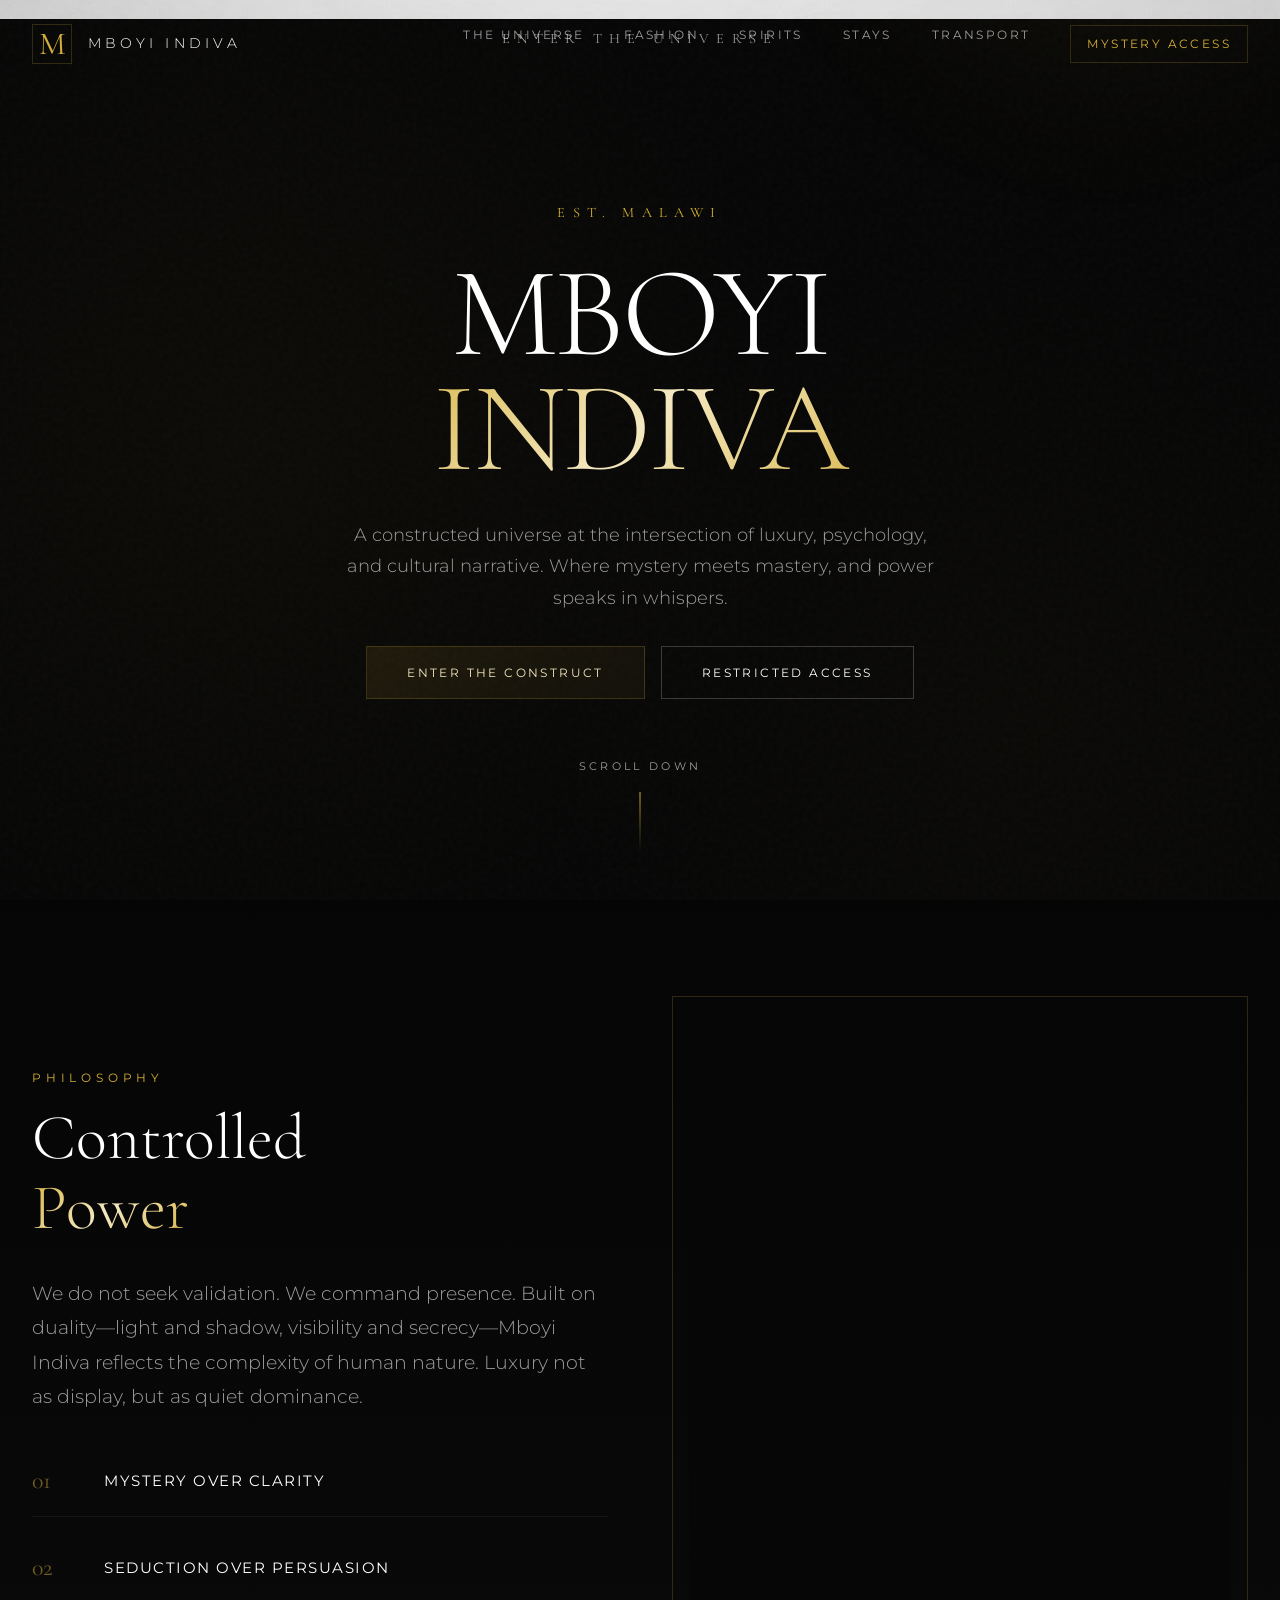
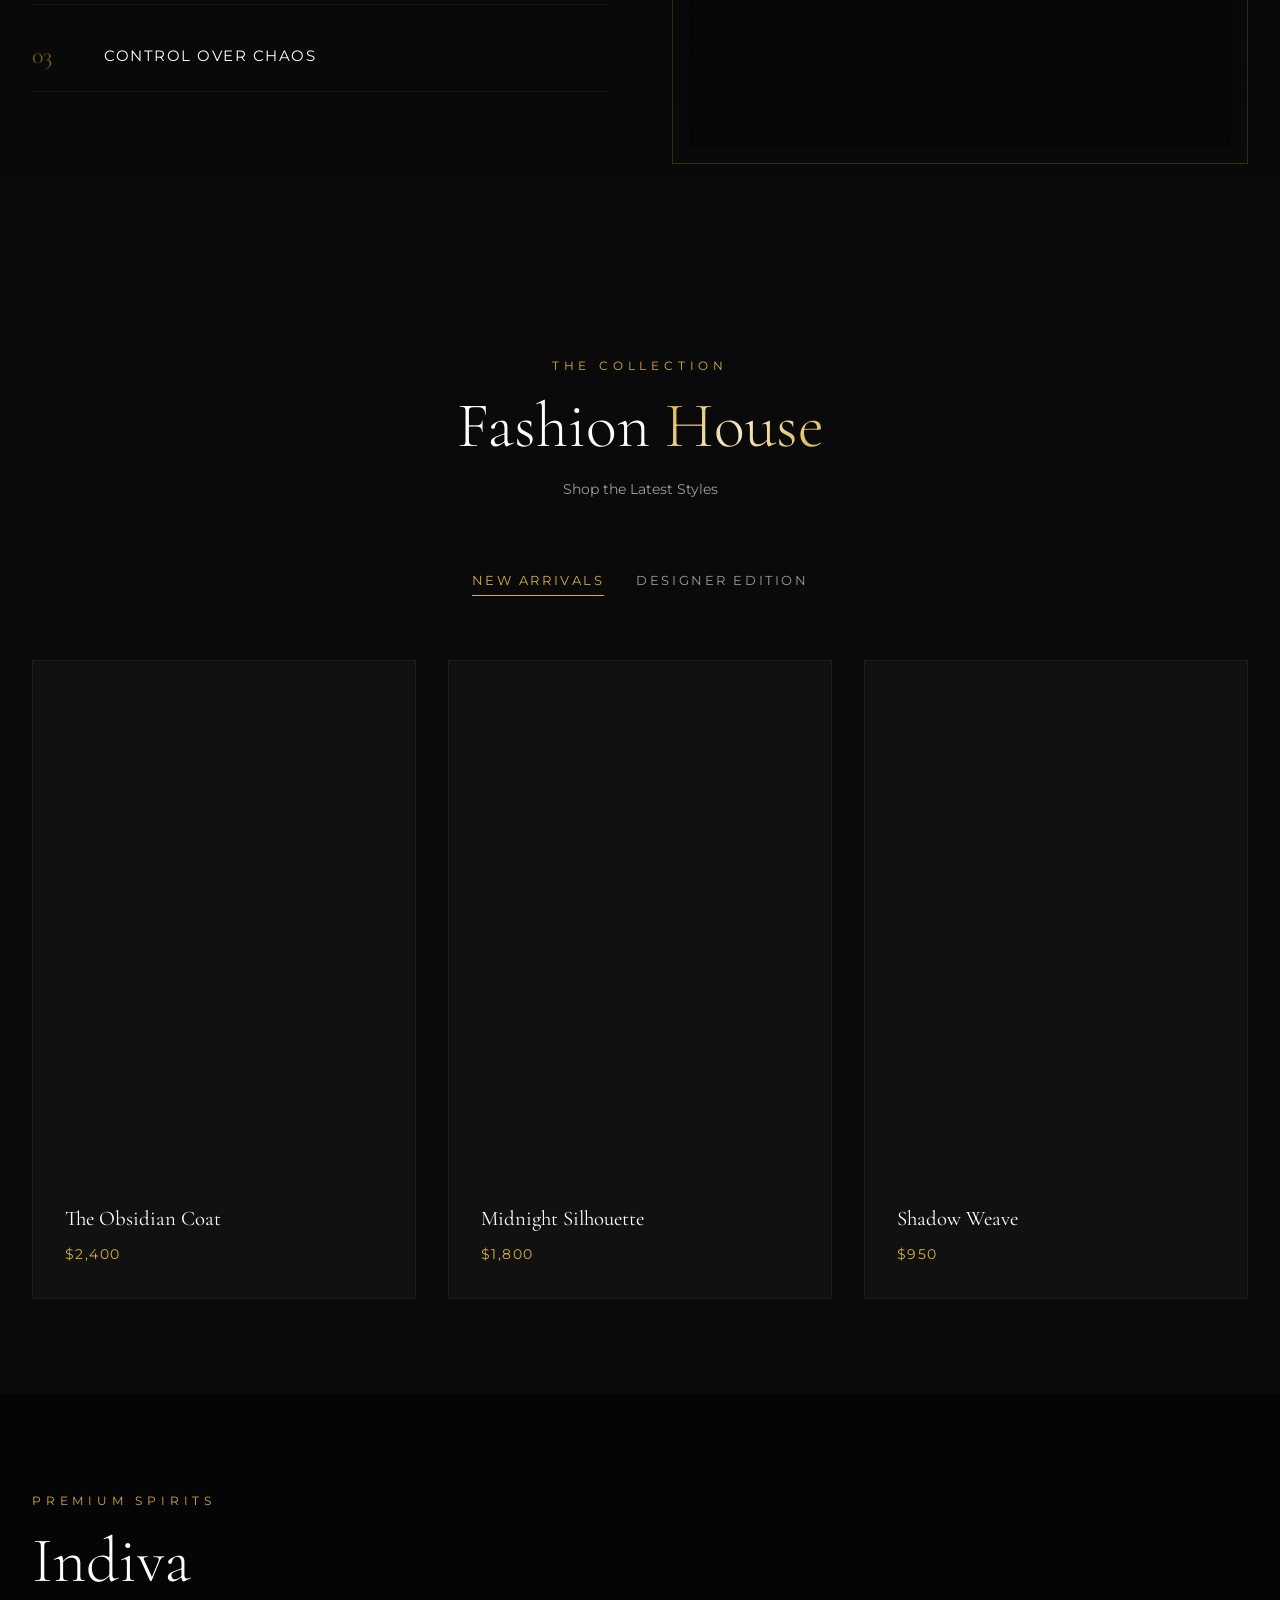
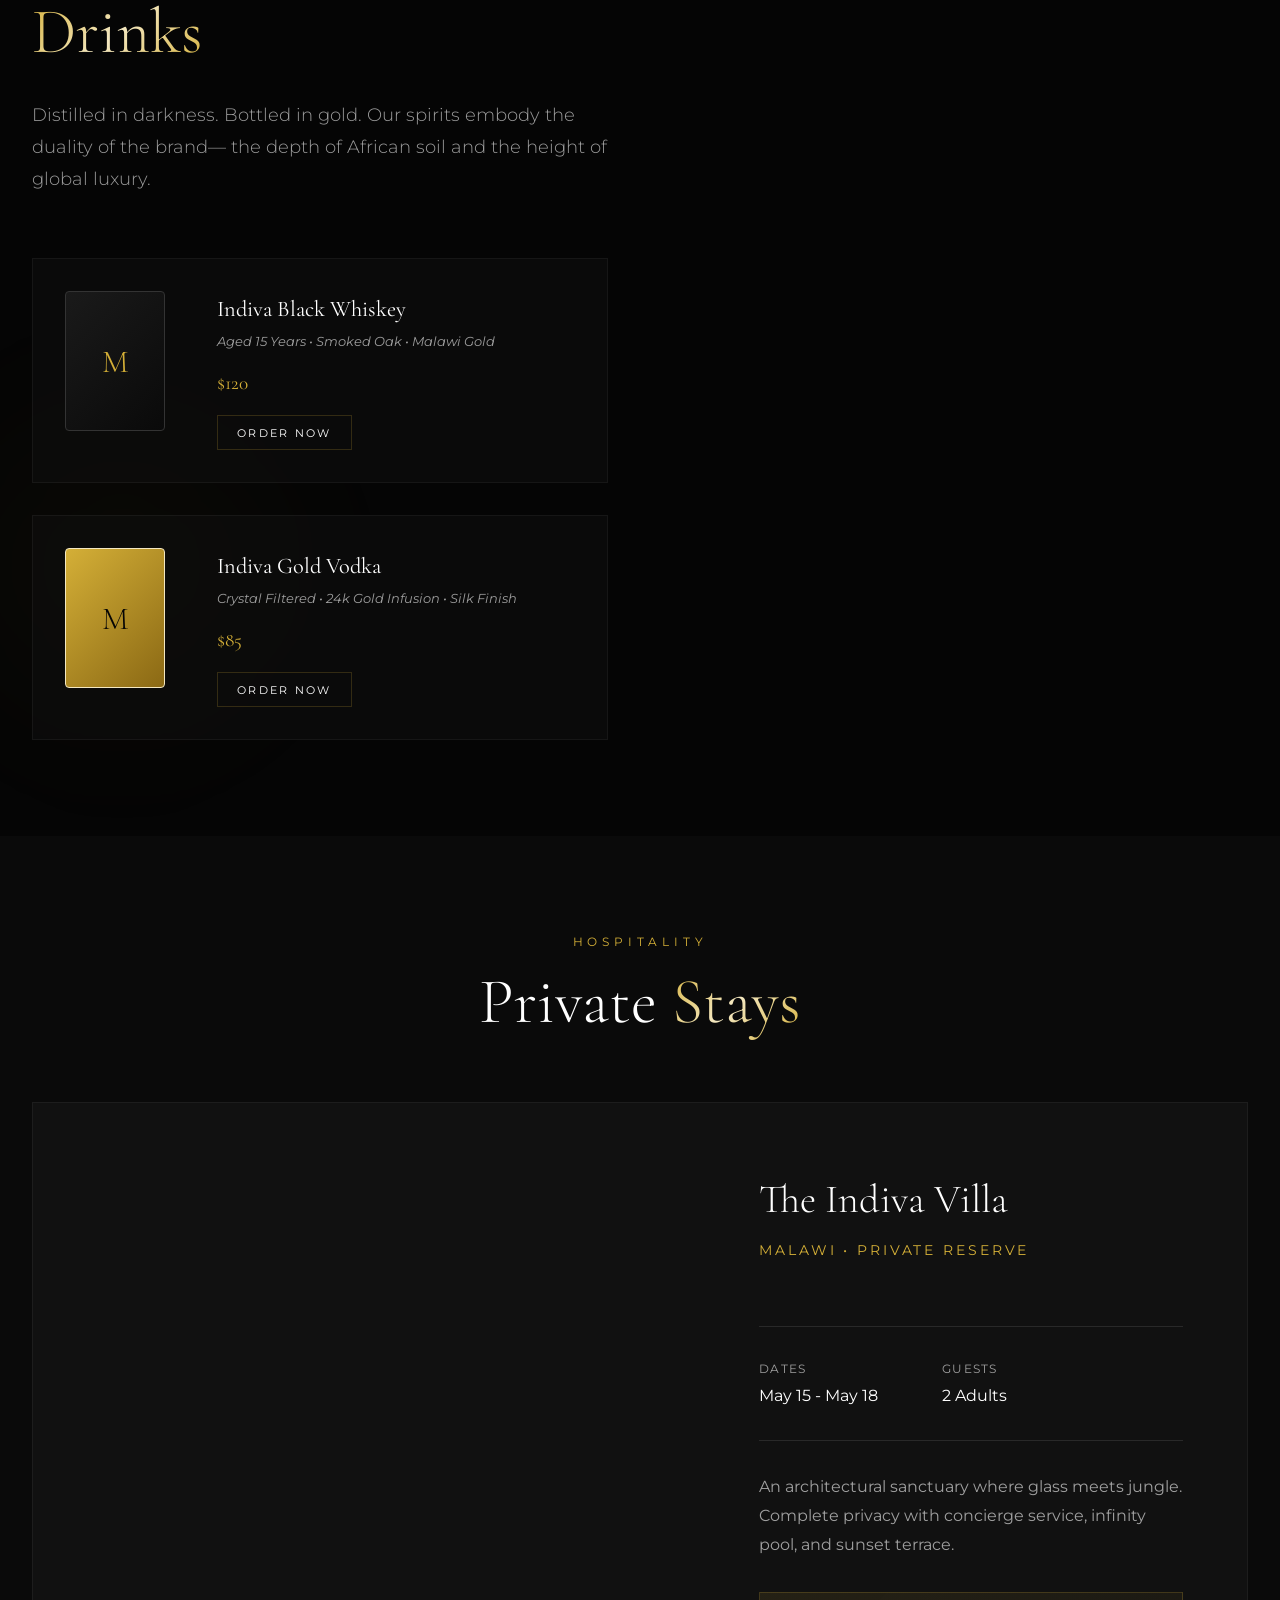
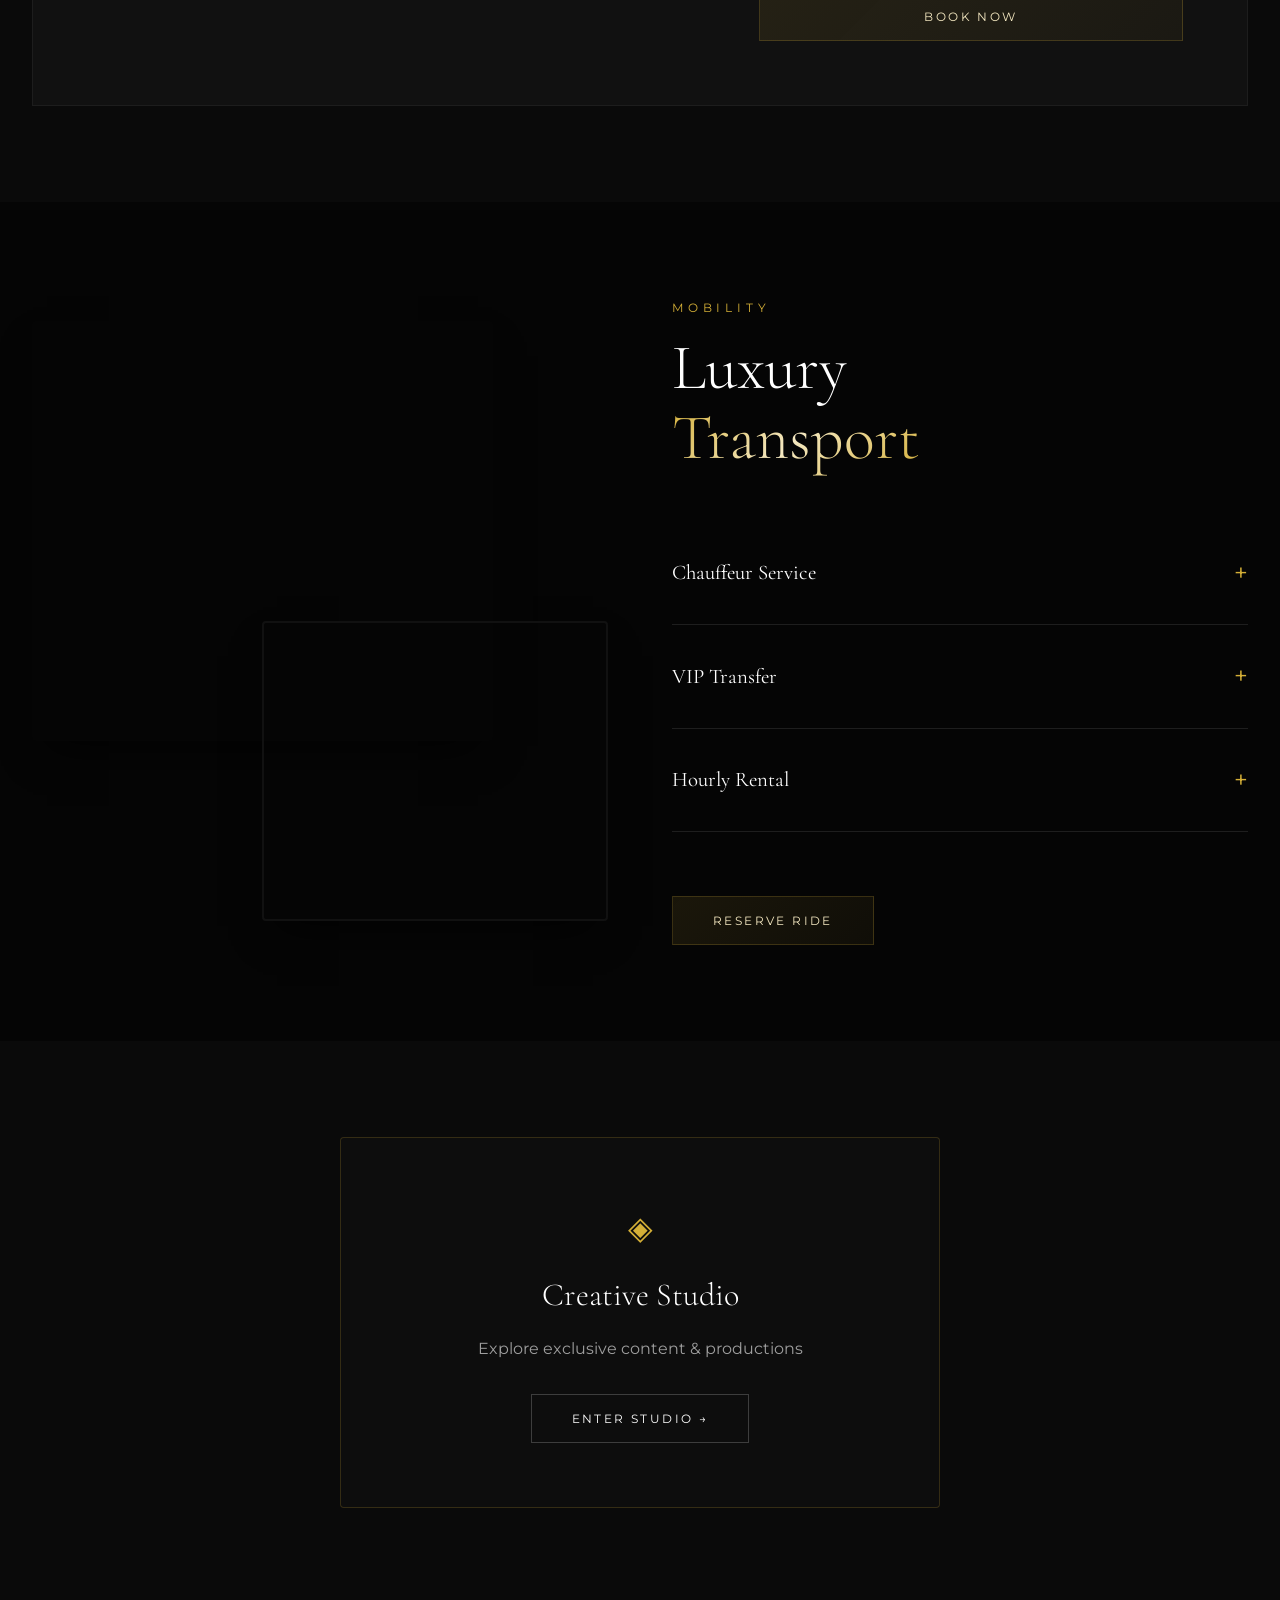
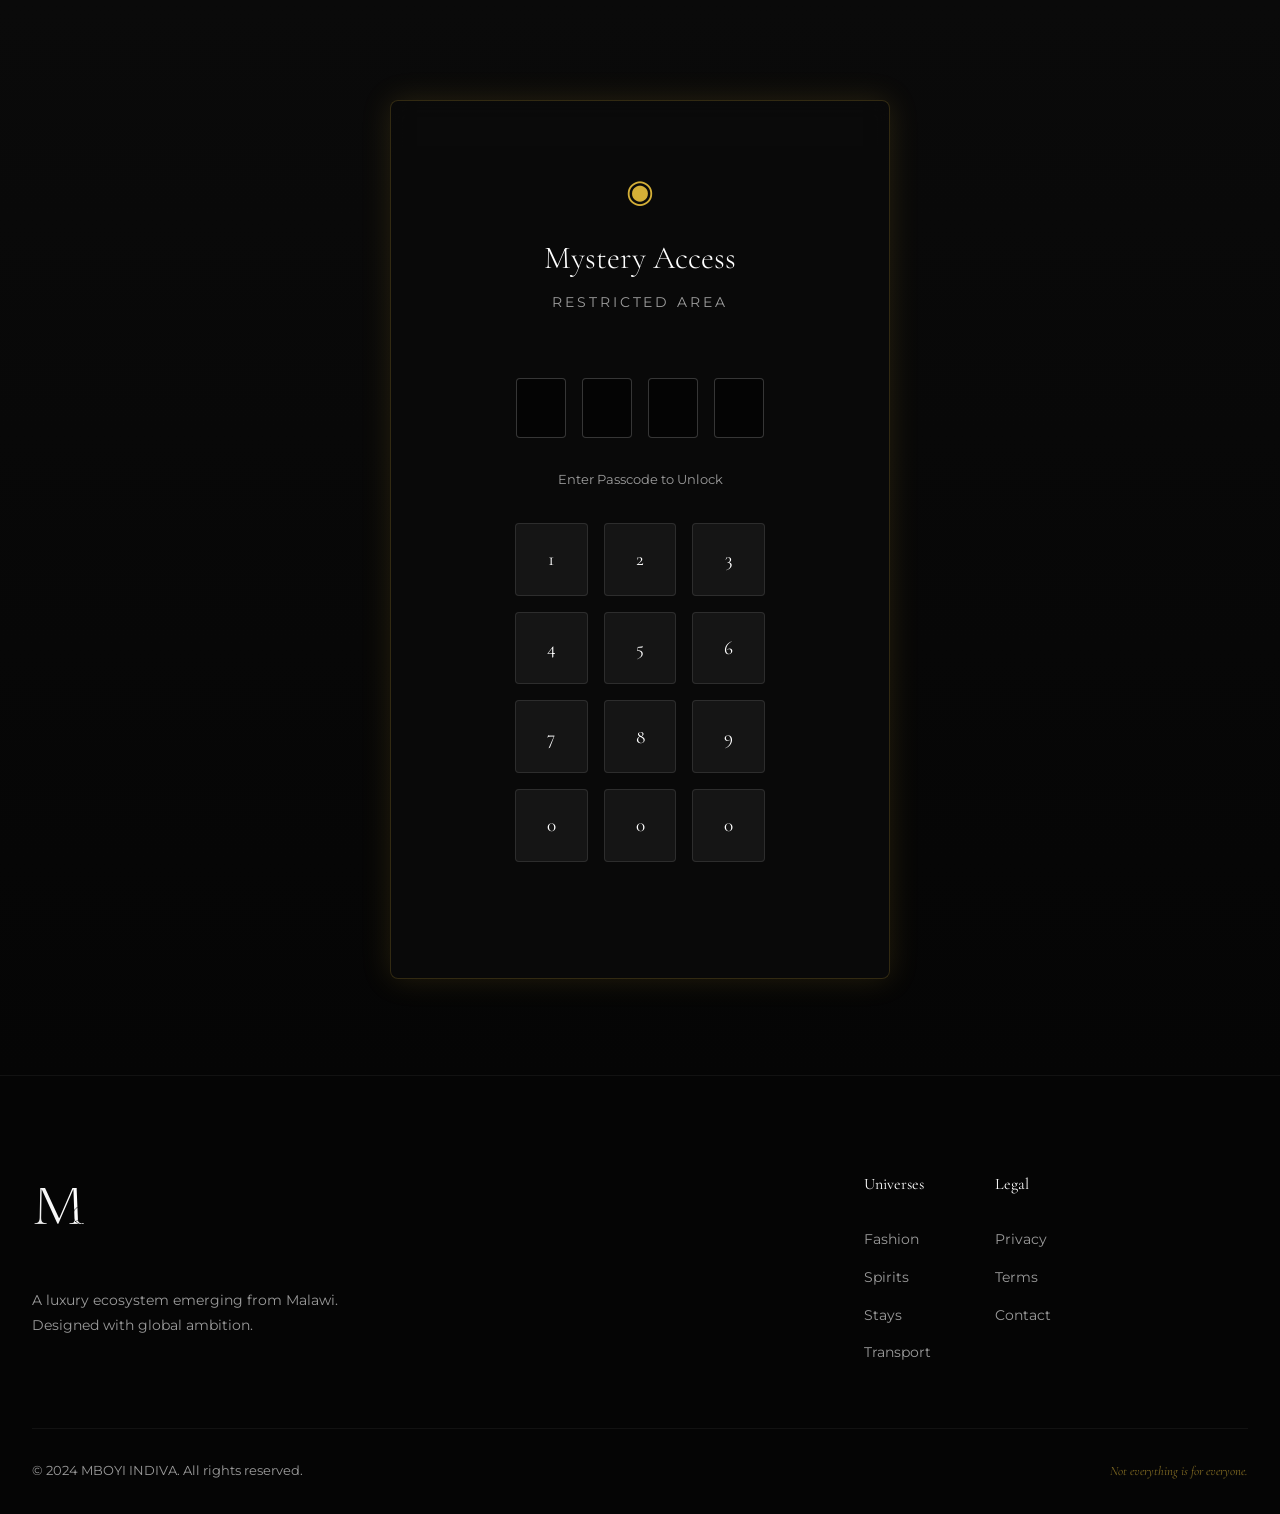
==== commit dd8e2f0d: "done" ====
--- a/index.html
+++ b/index.html
@@ -68,7 +68,7 @@
         </div>
 
         <div class="scroll-indicator">
-            <span>Scroll</span>
+            <span>Scroll down</span>
             <div class="scroll-line"></div>
         </div>
     </section>
@@ -259,8 +259,10 @@
             <div class="transport-grid">
                 <div class="transport-visual reveal">
                     <div class="vehicle-showcase">
-                        <div class="vehicle-image" style="background-image: url('https://images.unsplash.com/photo-1563720223185-11003d70ecfa?w=800&q=80&sat=-100')"></div>
-                        <div class="vehicle-interior" style="background-image: url('https://images.unsplash.com/photo-1549399542-7e3f8b79c2b7?w=800&q=80')"></div>
+                        <div class="vehicle-image" style="background-image: url('https://unsplash.com/photos/black-luxury-suv-parked-in-a-dark-garage-TV5bvPEVirs')">
+                        </div>
+                        <div class="vehicle-interior" style="background-image: url('https://unsplash.com/photos/men-beside-car-dnKYbheRklA')">
+                        </div>
                     </div>
                 </div>
                 
@@ -426,6 +428,6 @@
 
     </footer>
 
-    <script src="indiva.js"></script>
+    <script src="script.js"></script>
 </body>
 </html>
--- a/style.css
+++ b/style.css
@@ -1468,4 +1468,190 @@
 
 .scroll-top-btn:hover i {
     color: var( --gold);
-}+}
+
+ /* contact css */
+.contact-container {
+            min-height: 100vh;
+            padding-top: 6rem;
+            display: grid;
+            grid-template-columns: 1fr 1fr;
+        }
+        
+        .contact-visual {
+            position: relative;
+            background-image: url('https://images.unsplash.com/photo-1497366216548-37526070297c?w=1000&q=80&sat=-100');
+            background-size: cover;
+            background-position: center;
+            min-height: 600px;
+        }
+        
+        .contact-visual::after {
+            content: '';
+            position: absolute;
+            inset: 0;
+            background: linear-gradient(to right, transparent, #050505);
+        }
+        
+        .contact-form-container {
+            padding: 4rem;
+            display: flex;
+            flex-direction: column;
+            justify-content: center;
+            max-width: 600px;
+        }
+        
+        .form-header {
+            margin-bottom: 3rem;
+        }
+        
+        .form-header h1 {
+            font-family: 'Cormorant Garamond', serif;
+            font-size: 3rem;
+            font-weight: 300;
+            margin-bottom: 1rem;
+        }
+        
+        .form-header p {
+            color: rgba(255, 255, 255, 0.6);
+            font-size: 0.9rem;
+            line-height: 1.6;
+        }
+        
+        .form-group {
+            margin-bottom: 2rem;
+            position: relative;
+        }
+        
+        .form-group label {
+            display: block;
+            font-size: 0.7rem;
+            letter-spacing: 0.2em;
+            text-transform: uppercase;
+            color: rgba(255, 255, 255, 0.5);
+            margin-bottom: 0.5rem;
+            font-family: 'Montserrat', sans-serif;
+        }
+        
+        .form-control {
+            width: 100%;
+            background: transparent;
+            border: none;
+            border-bottom: 1px solid rgba(255, 255, 255, 0.2);
+            padding: 0.8rem 0;
+            color: #fff;
+            font-family: 'Cormorant Garamond', serif;
+            font-size: 1.2rem;
+            transition: border-color 0.3s ease;
+            outline: none;
+        }
+        
+        .form-control:focus {
+            border-bottom-color: #D4AF37;
+        }
+        
+        .form-control::placeholder {
+            color: rgba(255, 255, 255, 0.3);
+        }
+        
+        select.form-control {
+            cursor: pointer;
+            appearance: none;
+            background-image: url("data:image/svg+xml,%3Csvg xmlns='http://www.w3.org/2000/svg' width='12' height='12' viewBox='0 0 24 24' fill='none' stroke='%23D4AF37' stroke-width='2' stroke-linecap='round' stroke-linejoin='round'%3E%3Cpath d='M6 9l6 6 6-6'/%3E%3C/svg%3E");
+            background-repeat: no-repeat;
+            background-position: right center;
+            padding-right: 20px;
+        }
+        
+        textarea.form-control {
+            resize: vertical;
+            min-height: 120px;
+            font-family: 'Montserrat', sans-serif;
+            font-size: 0.9rem;
+            line-height: 1.6;
+        }
+        
+        .submit-btn {
+            width: 100%;
+            padding: 1.2rem;
+            background: transparent;
+            border: 1px solid #D4AF37;
+            color: #D4AF37;
+            font-family: 'Montserrat', sans-serif;
+            font-size: 0.8rem;
+            letter-spacing: 0.3em;
+            text-transform: uppercase;
+            cursor: pointer;
+            transition: all 0.4s ease;
+            margin-top: 1rem;
+            position: relative;
+            overflow: hidden;
+        }
+        
+        .submit-btn::before {
+            content: '';
+            position: absolute;
+            top: 0;
+            left: -100%;
+            width: 100%;
+            height: 100%;
+            background: rgba(212, 175, 55, 0.1);
+            transition: left 0.4s ease;
+        }
+        
+        .submit-btn:hover::before {
+            left: 0;
+        }
+        
+        .submit-btn:hover {
+            box-shadow: 0 0 20px rgba(212, 175, 55, 0.2);
+        }
+        
+        .alt-contact {
+            margin-top: 3rem;
+            padding-top: 2rem;
+            border-top: 1px solid rgba(255, 255, 255, 0.1);
+        }
+        
+        .alt-contact h3 {
+            font-family: 'Cormorant Garamond', serif;
+            font-size: 1.2rem;
+            color: #D4AF37;
+            margin-bottom: 0.5rem;
+            font-weight: 400;
+        }
+        
+        .alt-contact p {
+            color: rgba(255, 255, 255, 0.5);
+            font-size: 0.85rem;
+            font-style: italic;
+        }
+        
+        @media (max-width: 968px) {
+            .contact-container {
+                grid-template-columns: 1fr;
+            }
+            .contact-visual {
+                min-height: 300px;
+            }
+            .contact-form-container {
+                padding: 2rem;
+            }
+        }
+        
+        .form-success {
+            display: none;
+            text-align: center;
+            padding: 3rem 0;
+        }
+        
+        .form-success.active {
+            display: block;
+        }
+        
+        .success-icon {
+            font-size: 3rem;
+            color: #D4AF37;
+            margin-bottom: 1rem;
+        }
+
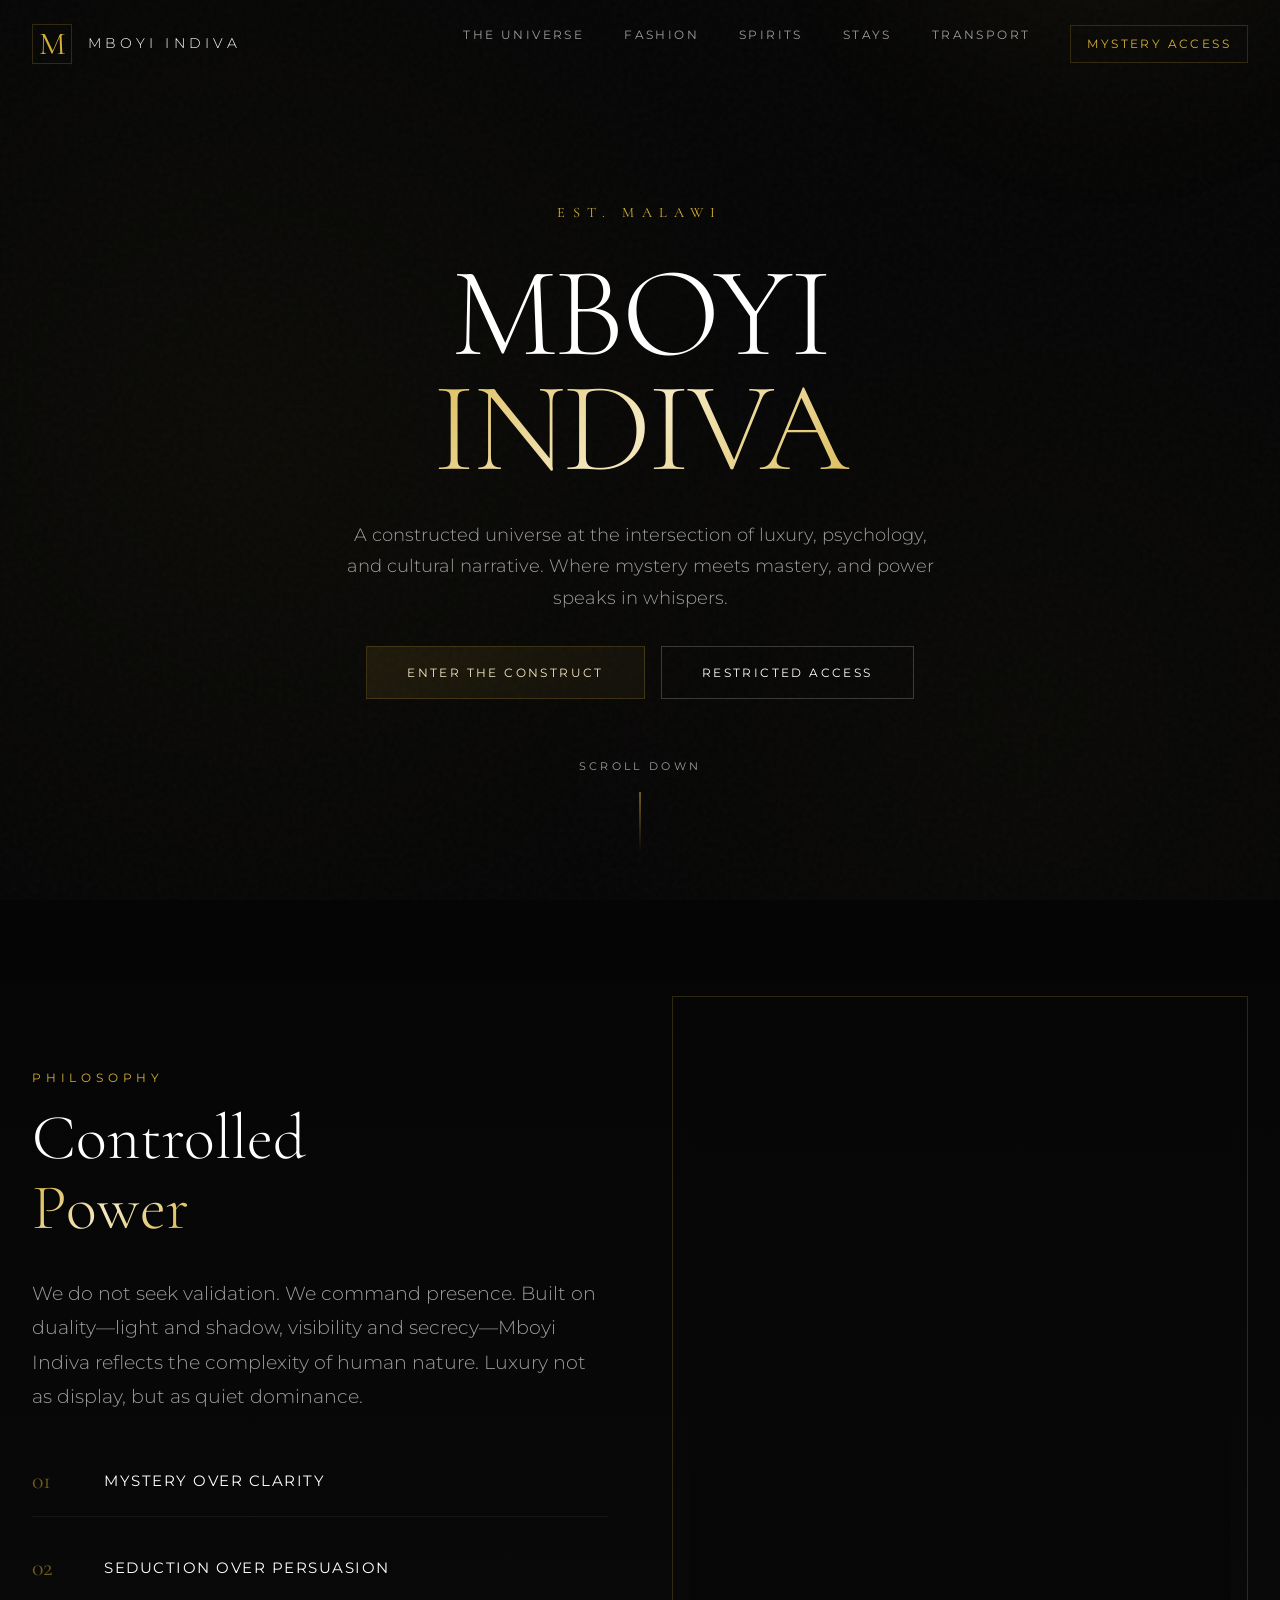
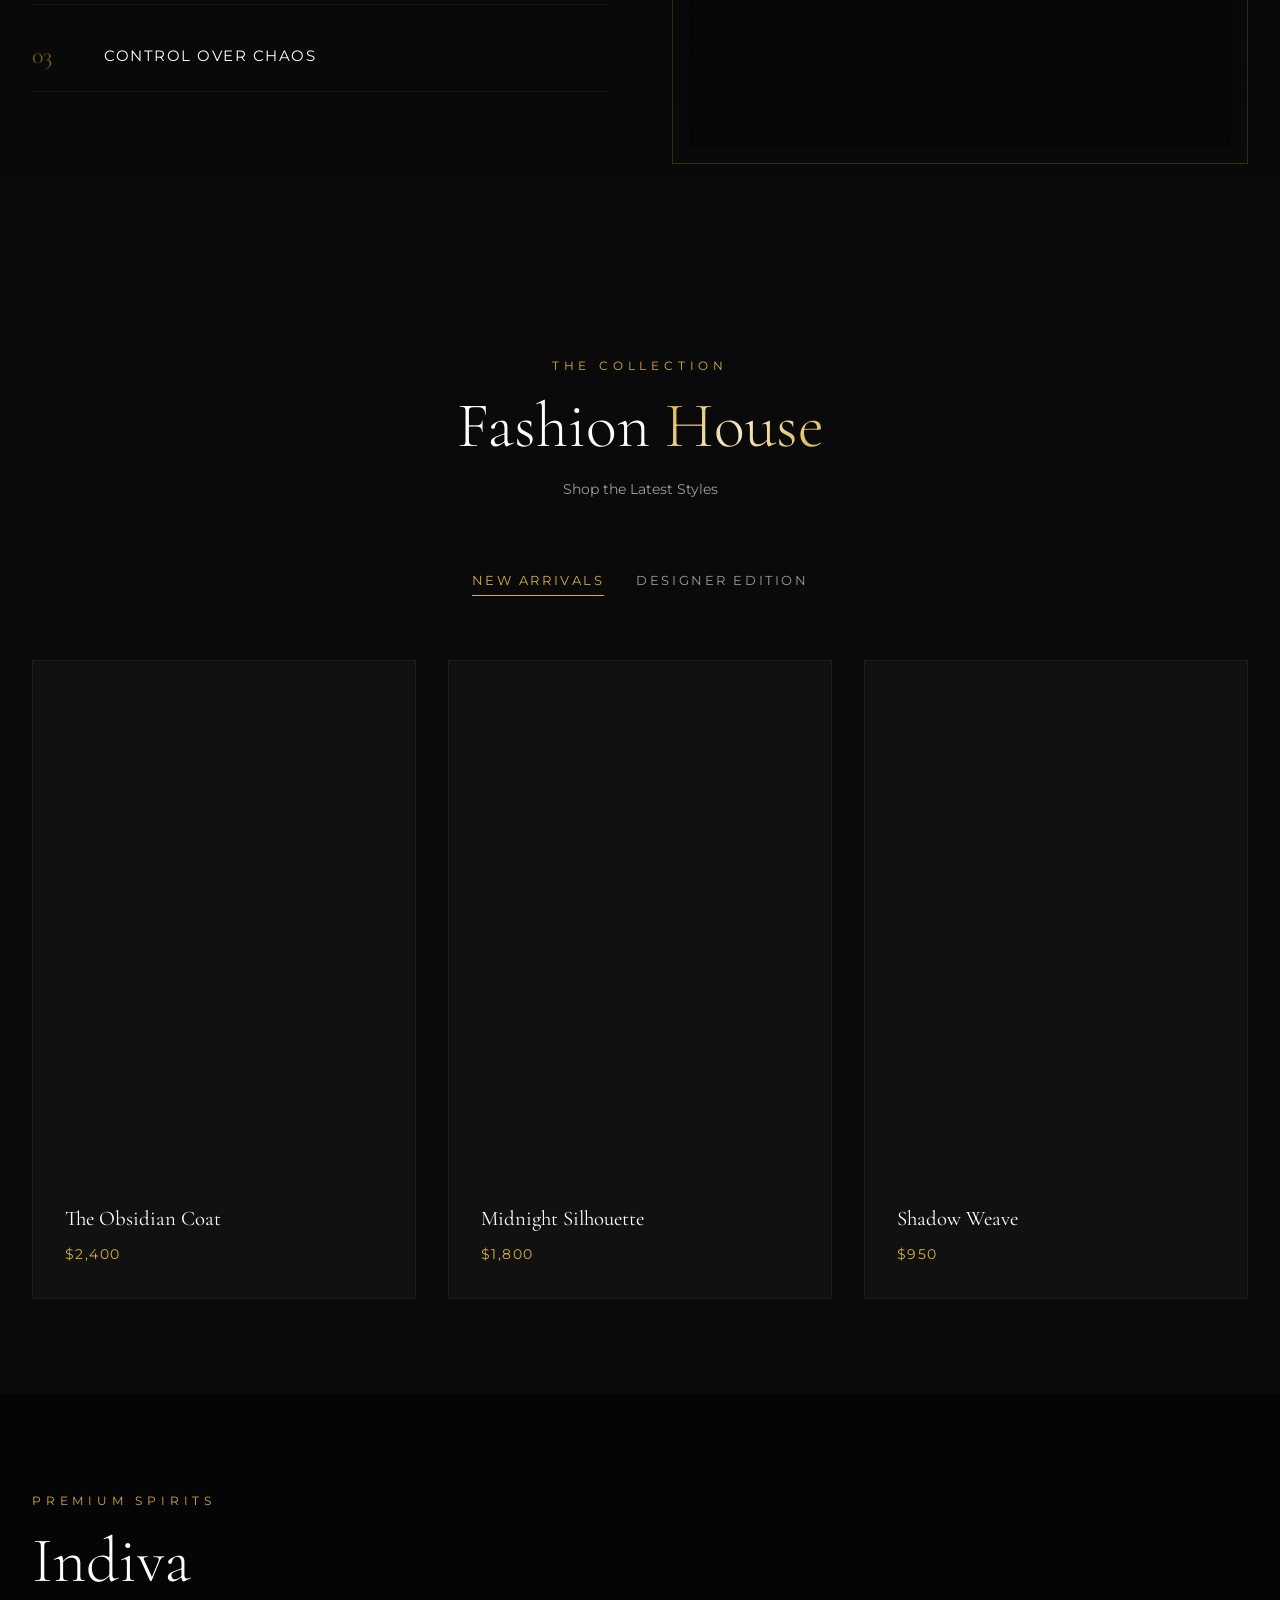
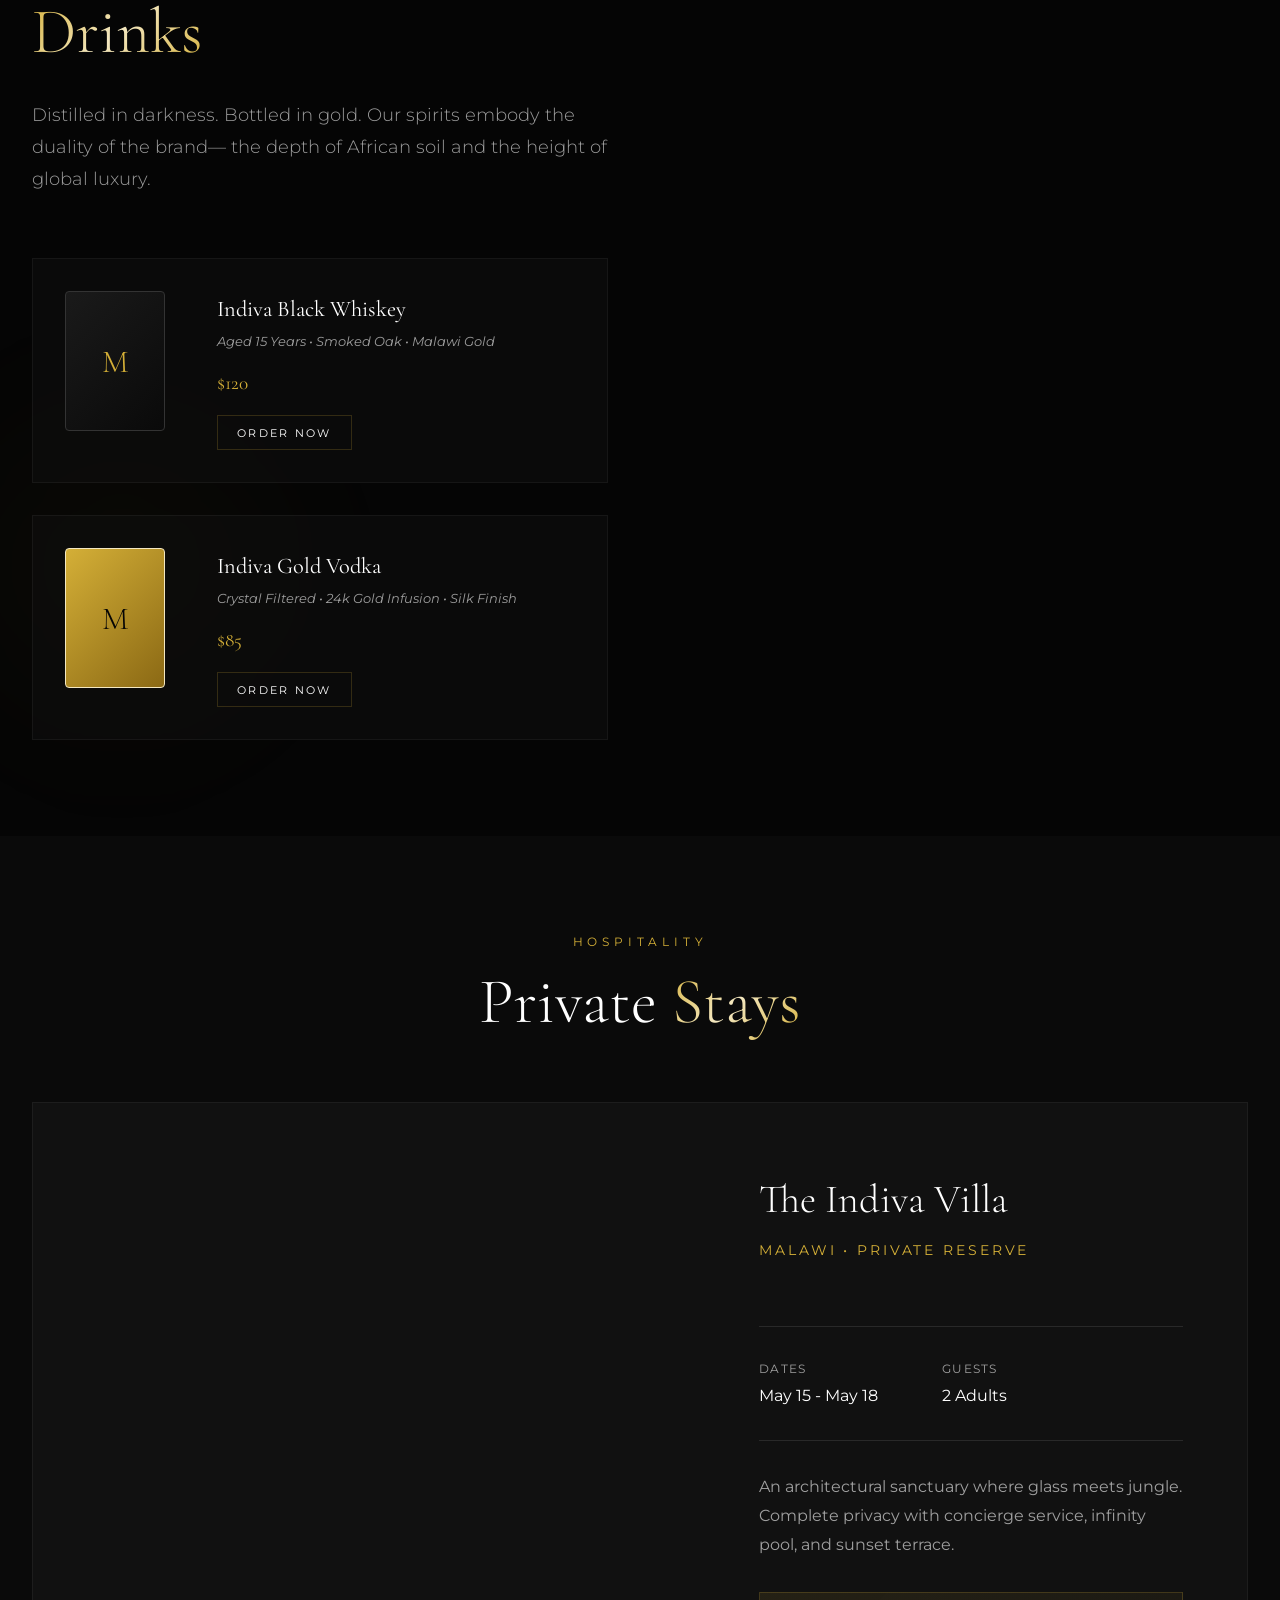
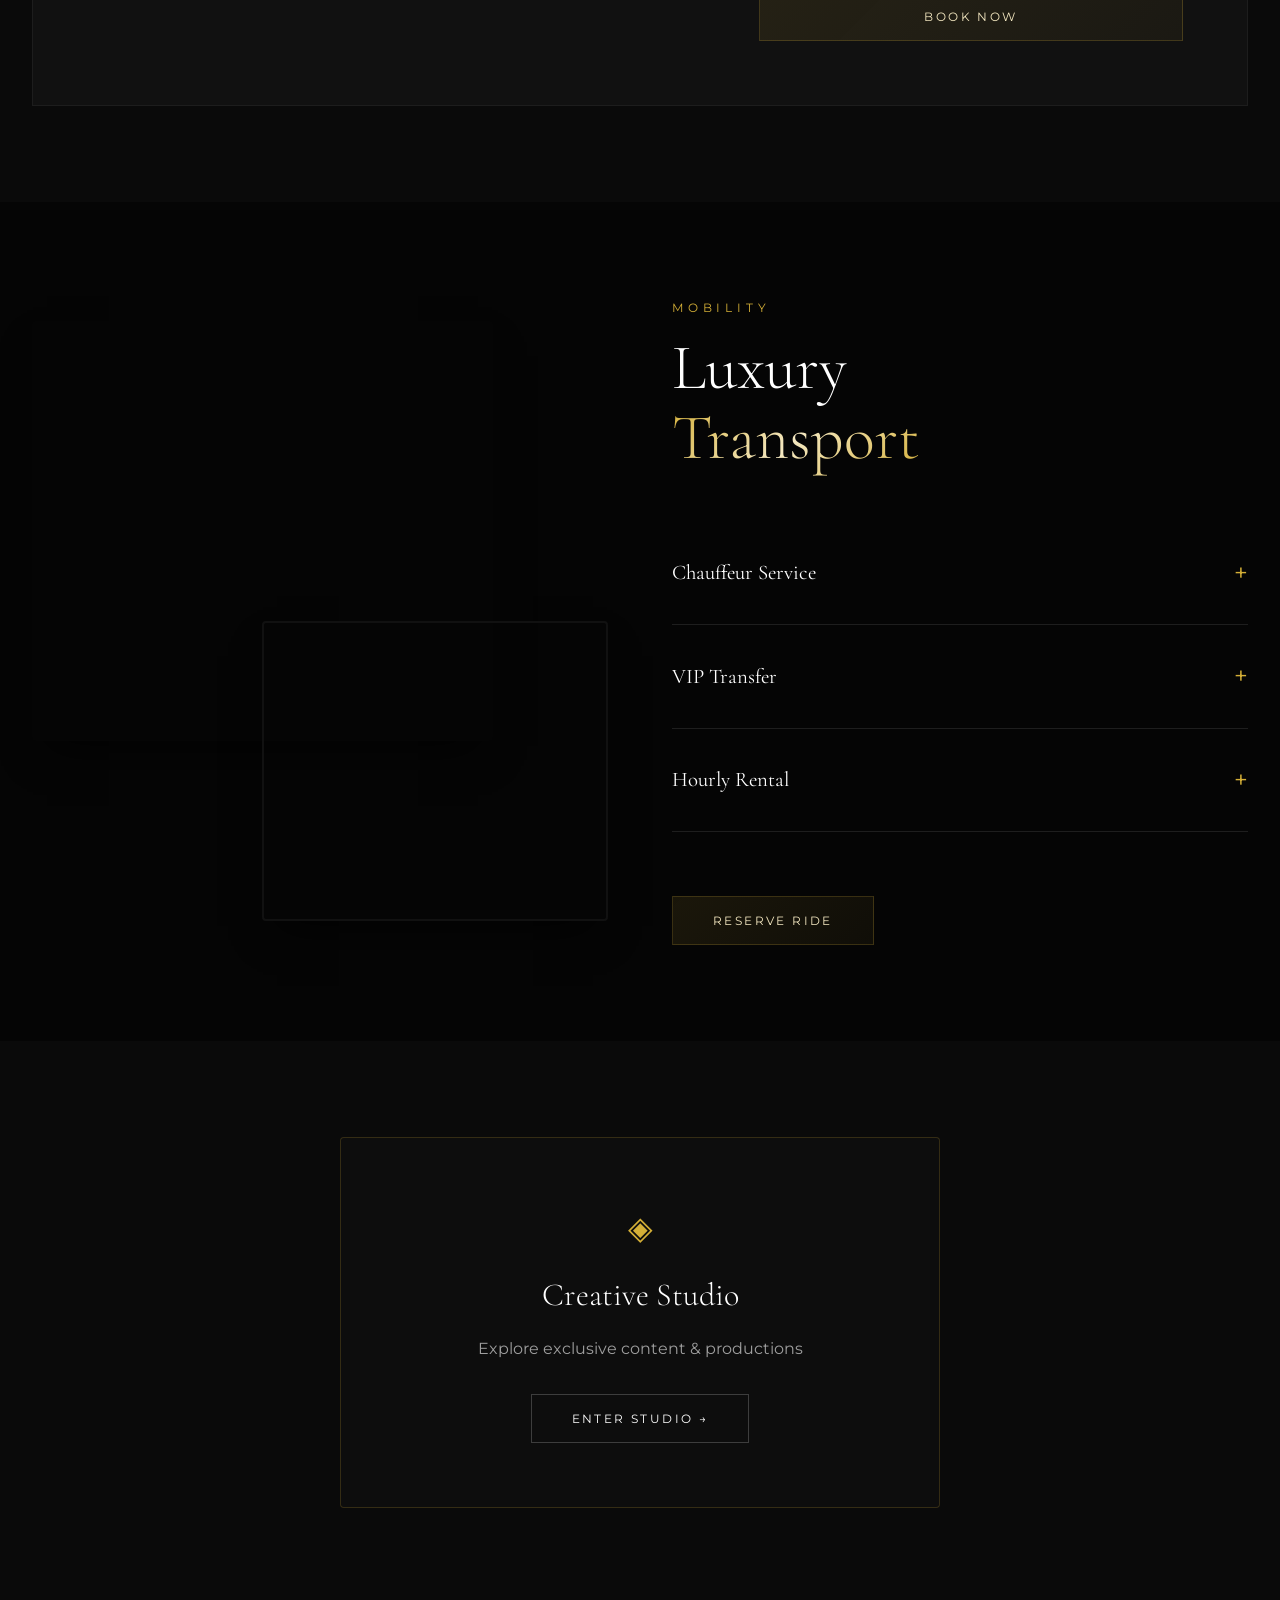
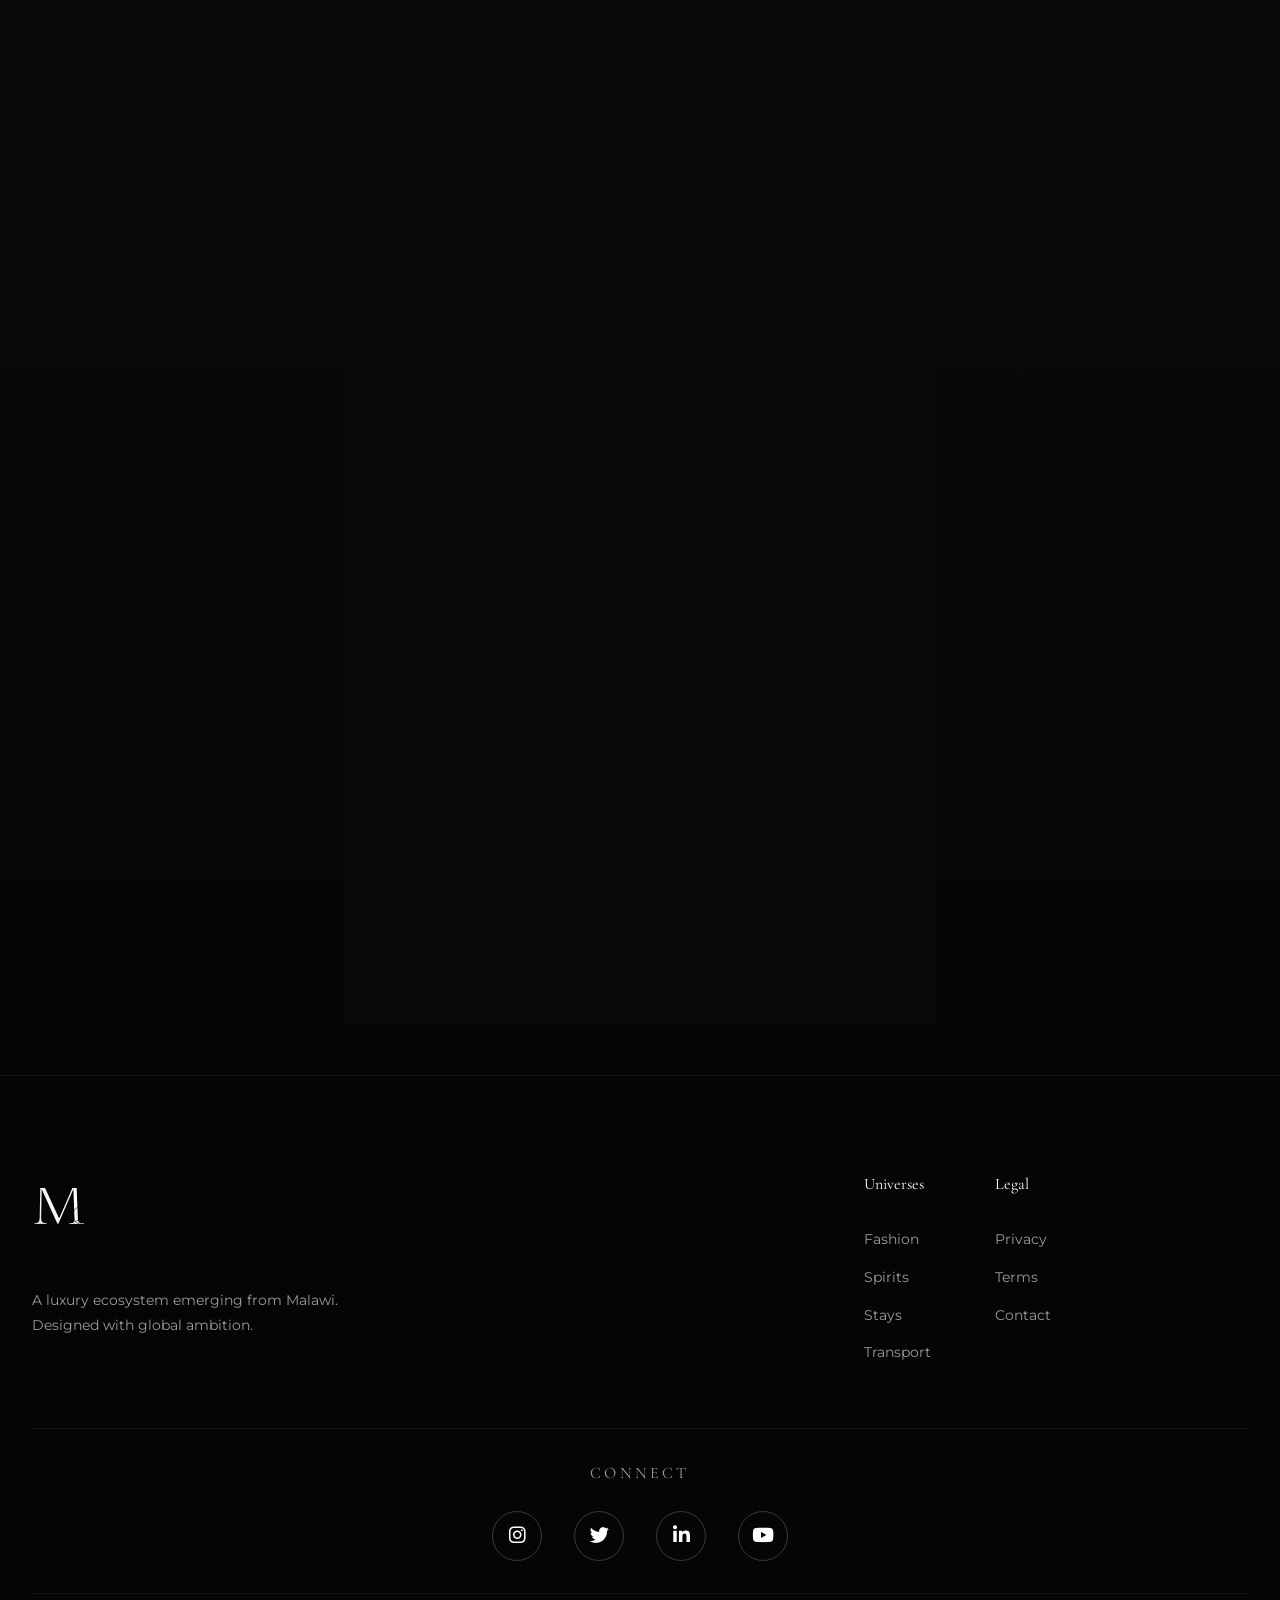
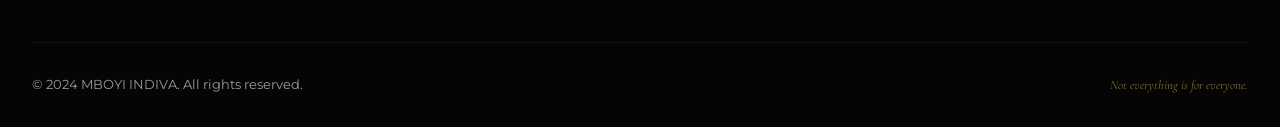
==== commit 6cdad786: "add all" ====
--- a/index.html
+++ b/index.html
@@ -1,21 +1,27 @@
 <!DOCTYPE html>
 <html lang="en">
+
 <head>
     <meta charset="UTF-8">
     <meta name="viewport" content="width=device-width, initial-scale=1.0">
     <title>MBOYI INDIVA | A Study in Controlled Power</title>
     <link rel="preconnect" href="https://fonts.googleapis.com">
     <link rel="preconnect" href="https://fonts.gstatic.com" crossorigin>
-    <link href="https://fonts.googleapis.com/css2?family=Cormorant+Garamond:ital,wght@0,300;0,400;0,600;1,400&family=Montserrat:wght@200;300;400;500&display=swap" rel="stylesheet">
+    <link
+        href="https://fonts.googleapis.com/css2?family=Cormorant+Garamond:ital,wght@0,300;0,400;0,600;1,400&family=Montserrat:wght@200;300;400;500&display=swap"
+        rel="stylesheet">
+    <!-- Font Awesome for Icons -->
+    <link rel="stylesheet" href="https://cdnjs.cloudflare.com/ajax/libs/font-awesome/6.4.0/css/all.min.css">
     <link rel="stylesheet" href="style.css">
 </head>
+
 <body>
 
     <!-- Initial Overlay / Curtain Reveal -->
     <div class="curtain-overlay">
         <div class="curtain-content">
             <div class="logo-mark"></div>
-            <img src="Logo.jpeg" alt="Logo"/>
+            <img src="Logo.jpeg" alt="Logo" />
             <p class="curtain-text">Enter the Universe</p>
         </div>
     </div>
@@ -27,8 +33,8 @@
                 <span class="logo-icon">M</span>
                 <span class="logo-text">MBOYI INDIVA</span>
             </a>
-            
-            <div class="nav-links">
+
+            <div class="nav-links" id="navLinks">
                 <a href="#universe" class="nav-link">The Universe</a>
                 <a href="#fashion" class="nav-link">Fashion</a>
                 <a href="#spirits" class="nav-link">Spirits</a>
@@ -37,10 +43,28 @@
                 <a href="#mystery" class="nav-link mystery-link">Mystery Access</a>
             </div>
 
-            <button class="menu-toggle" aria-label="Toggle Menu">
+            <button class="menu-toggle" id="menuToggle" aria-label="Toggle Menu">
+                <span></span>
                 <span></span>
                 <span></span>
             </button>
+        </div>
+
+        <!-- Mobile Menu Overlay -->
+        <div class="mobile-menu" id="mobileMenu">
+            <div class="mobile-menu-content">
+                <a href="#universe" class="mobile-link">The Universe</a>
+                <a href="#fashion" class="mobile-link">Fashion</a>
+                <a href="#spirits" class="mobile-link">Spirits</a>
+                <a href="#stays" class="mobile-link">Stays</a>
+                <a href="#transport" class="mobile-link">Transport</a>
+                <a href="#mystery" class="mobile-link mystery-link">Mystery Access</a>
+                <div class="mobile-social">
+                    <a href="#" class="social-icon"><i class="fab fa-instagram"></i></a>
+                    <a href="#" class="social-icon"><i class="fab fa-twitter"></i></a>
+                    <a href="#" class="social-icon"><i class="fab fa-linkedin-in"></i></a>
+                </div>
+            </div>
         </div>
     </nav>
 
@@ -50,7 +74,7 @@
             <div class="grain-overlay"></div>
             <div class="light-leak"></div>
         </div>
-        
+
         <div class="hero-content">
             <p class="hero-subtitle">Est. Malawi</p>
             <h1 class="hero-title">
@@ -58,7 +82,7 @@
                 <span class="title-line indiva-gold">INDIVA</span>
             </h1>
             <p class="hero-description">
-                A constructed universe at the intersection of luxury, psychology, and cultural narrative. 
+                A constructed universe at the intersection of luxury, psychology, and cultural narrative.
                 Where mystery meets mastery, and power speaks in whispers.
             </p>
             <div class="hero-actions">
@@ -81,8 +105,8 @@
                     <span class="section-label">Philosophy</span>
                     <h2 class="section-title">Controlled<br><span class="indiva-gold">Power</span></h2>
                     <p class="essence-paragraph">
-                        We do not seek validation. We command presence. Built on duality—light and shadow, 
-                        visibility and secrecy—Mboyi Indiva reflects the complexity of human nature. 
+                        We do not seek validation. We command presence. Built on duality—light and shadow,
+                        visibility and secrecy—Mboyi Indiva reflects the complexity of human nature.
                         Luxury not as display, but as quiet dominance.
                     </p>
                     <div class="philosophy-points">
@@ -100,10 +124,12 @@
                         </div>
                     </div>
                 </div>
-                
+
                 <div class="essence-visual reveal">
                     <div class="visual-frame">
-                        <div class="visual-image" style="background-image: url('https://images.unsplash.com/photo-1507003211169-0a1dd7228f2d?w=800&q=80&sat=-100')"></div>
+                        <div class="visual-image"
+                            style="background-image: url('https://images.unsplash.com/photo-1507003211169-0a1dd7228f2d?w=800&q=80&sat=-100')">
+                        </div>
                         <div class="visual-overlay"></div>
                     </div>
                 </div>
@@ -128,7 +154,9 @@
             <div class="collection-grid" id="new">
                 <div class="product-card reveal">
                     <div class="product-image">
-                        <div class="image-placeholder" style="background-image: url('https://images.unsplash.com/photo-1504194921103-f8b80cadd5e4?w=600&q=80')"></div>
+                        <div class="image-placeholder"
+                            style="background-image: url('https://images.unsplash.com/photo-1504194921103-f8b80cadd5e4?w=600&q=80')">
+                        </div>
                         <div class="product-overlay">
                             <button class="btn-quick">View Details</button>
                         </div>
@@ -141,7 +169,9 @@
 
                 <div class="product-card reveal">
                     <div class="product-image">
-                        <div class="image-placeholder" style="background-image: url('https://images.unsplash.com/photo-1552374196-1ab2a1c593e8?w=600&q=80')"></div>
+                        <div class="image-placeholder"
+                            style="background-image: url('https://images.unsplash.com/photo-1552374196-1ab2a1c593e8?w=600&q=80')">
+                        </div>
                         <div class="product-overlay">
                             <button class="btn-quick">View Details</button>
                         </div>
@@ -154,7 +184,9 @@
 
                 <div class="product-card reveal">
                     <div class="product-image">
-                        <div class="image-placeholder" style="background-image: url('https://images.unsplash.com/photo-1617127365659-c47fa864d8bc?w=600&q=80')"></div>
+                        <div class="image-placeholder"
+                            style="background-image: url('https://images.unsplash.com/photo-1617127365659-c47fa864d8bc?w=600&q=80')">
+                        </div>
                         <div class="product-overlay">
                             <button class="btn-quick">View Details</button>
                         </div>
@@ -179,7 +211,7 @@
                         Distilled in darkness. Bottled in gold. Our spirits embody the duality of the brand—
                         the depth of African soil and the height of global luxury.
                     </p>
-                    
+
                     <div class="drink-cards">
                         <div class="drink-item">
                             <div class="drink-visual">
@@ -212,7 +244,9 @@
                 </div>
 
                 <div class="spirits-visual reveal">
-                    <div class="ambience-image" style="background-image: url('https://images.unsplash.com/photo-1514362545857-3bc16c4c7d1b?w=800&q=80&sat=-50')"></div>
+                    <div class="ambience-image"
+                        style="background-image: url('https://images.unsplash.com/photo-1514362545857-3bc16c4c7d1b?w=800&q=80&sat=-50')">
+                    </div>
                 </div>
             </div>
         </div>
@@ -227,7 +261,8 @@
             </div>
 
             <div class="villa-card reveal">
-                <div class="villa-image" style="background-image: url('https://images.unsplash.com/photo-1613490493576-7fde63acd811?w=1200&q=80')">
+                <div class="villa-image"
+                    style="background-image: url('https://images.unsplash.com/photo-1613490493576-7fde63acd811?w=1200&q=80')">
                     <div class="villa-overlay"></div>
                 </div>
                 <div class="villa-content">
@@ -244,7 +279,7 @@
                         </div>
                     </div>
                     <p class="villa-description">
-                        An architectural sanctuary where glass meets jungle. 
+                        An architectural sanctuary where glass meets jungle.
                         Complete privacy with concierge service, infinity pool, and sunset terrace.
                     </p>
                     <button class="btn-primary btn-block">Book Now</button>
@@ -259,17 +294,19 @@
             <div class="transport-grid">
                 <div class="transport-visual reveal">
                     <div class="vehicle-showcase">
-                        <div class="vehicle-image" style="background-image: url('https://unsplash.com/photos/black-luxury-suv-parked-in-a-dark-garage-TV5bvPEVirs')">
-                        </div>
-                        <div class="vehicle-interior" style="background-image: url('https://unsplash.com/photos/men-beside-car-dnKYbheRklA')">
-                        </div>
-                    </div>
-                </div>
-                
+                        <div class="vehicle-image"
+                            style="background-image: url('https://images.unsplash.com/photo-1563720223185-11003d70ecfa?w=800&q=80&sat=-100')">
+                        </div>
+                        <div class="vehicle-interior"
+                            style="background-image: url('https://images.unsplash.com/photo-1549399542-7e3f8b79c2b7?w=800&q=80')">
+                        </div>
+                    </div>
+                </div>
+
                 <div class="transport-content reveal">
                     <span class="section-label">Mobility</span>
                     <h2 class="section-title">Luxury<br><span class="indiva-gold">Transport</span></h2>
-                    
+
                     <div class="service-list">
                         <div class="service-item">
                             <div class="service-header">
@@ -287,7 +324,8 @@
                                 <span class="service-toggle">+</span>
                             </div>
                             <div class="service-body">
-                                <p>Airport to villa seamless transition. Privacy screens, refreshments, secured routes.</p>
+                                <p>Airport to villa seamless transition. Privacy screens, refreshments, secured routes.
+                                </p>
                             </div>
                         </div>
 
@@ -330,7 +368,7 @@
                         <h2>Mystery Access</h2>
                         <p>Restricted Area</p>
                     </div>
-                    
+
                     <div class="passcode-display">
                         <div class="digit-box" data-index="0"></div>
                         <div class="digit-box" data-index="1"></div>
@@ -350,9 +388,9 @@
                         <button class="key" data-key="7">7</button>
                         <button class="key" data-key="8">8</button>
                         <button class="key" data-key="9">9</button>
+                        <button class="key key-clear" data-key="clear">C</button>
                         <button class="key" data-key="0">0</button>
-                        <button class="key" data-key="0">0</button>
-                        <button class="key" data-key="0">0</button>
+                        <button class="key key-enter" data-key="enter">↵</button>
                     </div>
 
                     <div class="lock-status" id="lock-status"></div>
@@ -363,7 +401,7 @@
                         <h2>Welcome, Indiva Black</h2>
                         <p>You have entered the restricted construct.</p>
                     </div>
-                    
+
                     <div class="secret-grid">
                         <div class="secret-card">
                             <h3>The Archive</h3>
@@ -397,7 +435,7 @@
                         Designed with global ambition.
                     </p>
                 </div>
-                
+
                 <div class="footer-links">
                     <div class="link-group">
                         <h4>Universes</h4>
@@ -414,20 +452,40 @@
                     </div>
                 </div>
             </div>
-            
+
+            <!-- Social Media Section -->
+            <div class="footer-social">
+                <h4>Connect</h4>
+                <div class="social-icons">
+                    <a href="#" class="social-icon" aria-label="Instagram">
+                        <i class="fab fa-instagram"></i>
+                    </a>
+                    <a href="#" class="social-icon" aria-label="Twitter">
+                        <i class="fab fa-twitter"></i>
+                    </a>
+                    <a href="#" class="social-icon" aria-label="LinkedIn">
+                        <i class="fab fa-linkedin-in"></i>
+                    </a>
+                    <a href="#" class="social-icon" aria-label="YouTube">
+                        <i class="fab fa-youtube"></i>
+                    </a>
+                </div>
+            </div>
+
             <div class="footer-bottom">
                 <p>&copy; 2024 MBOYI INDIVA. All rights reserved.</p>
                 <p class="footer-tagline">Not everything is for everyone.</p>
             </div>
         </div>
 
-            <!-- SCROLL TO TOP BUTTON -->
-    <button-btn id="scrollToTop" class="scroll-top-btn glass-panel" onclick="scrollToTop()">
-        <i class="fas fa-arrow-up"></i>
-    </button-btn>
+        <!-- SCROLL TO TOP BUTTON -->
+        <button-btn id="scrollToTop" class="scroll-top-btn" onclick="scrollToTop()">
+            <i class="fas fa-arrow-up"></i>
+        </button-btn>
 
     </footer>
 
     <script src="script.js"></script>
 </body>
-</html>
+
+</html>
--- a/style.css
+++ b/style.css
@@ -1655,3 +1655,370 @@
             margin-bottom: 1rem;
         }
 
+/* Mobile Menu Styles */
+.mobile-menu {
+    position: fixed;
+    top: 0;
+    left: 0;
+    width: 100%;
+    height: 100vh;
+    background: rgba(5, 5, 5, 0.98);
+    -webkit-backdrop-filter: blur(20px);
+    backdrop-filter: blur(20px);
+    z-index: 999;
+    display: flex;
+    align-items: center;
+    justify-content: center;
+    opacity: 0;
+    visibility: hidden;
+    transition: all 0.5s ease;
+}
+
+.mobile-menu.active {
+    opacity: 1;
+    visibility: visible;
+}
+
+.mobile-menu-content {
+    text-align: center;
+    display: flex;
+    flex-direction: column;
+    gap: 2rem;
+}
+
+.mobile-link {
+    color: var(--color-text);
+    text-decoration: none;
+    font-family: var(--font-serif);
+    font-size: 2rem;
+    font-weight: 300;
+    letter-spacing: 0.1em;
+    transition: color 0.3s ease;
+}
+
+.mobile-link:hover {
+    color: var(--color-gold-base);
+}
+
+.mobile-social {
+    display: flex;
+    justify-content: center;
+    gap: 2rem;
+    margin-top: 3rem;
+    padding-top: 2rem;
+    border-top: 1px solid rgba(255,255,255,0.1);
+}
+
+/* Hamburger Animation */
+.menu-toggle {
+    display: none;
+    flex-direction: column;
+    gap: 6px;
+    background: none;
+    border: none;
+    cursor: pointer;
+    padding: 10px;
+    z-index: 1001;
+    position: relative;
+}
+
+.menu-toggle span {
+    width: 25px;
+    height: 2px;
+    background: var(--color-text);
+    transition: all 0.3s ease;
+    display: block;
+}
+
+.menu-toggle.active span:nth-child(1) {
+    transform: rotate(45deg) translate(5px, 5px);
+}
+
+.menu-toggle.active span:nth-child(2) {
+    opacity: 0;
+}
+
+.menu-toggle.active span:nth-child(3) {
+    transform: rotate(-45deg) translate(7px, -6px);
+}
+
+@media (max-width: 968px) {
+    .menu-toggle {
+        display: flex;
+    }
+    
+    .nav-links {
+        display: none;
+    }
+}
+
+/* Social Media Icons in Footer */
+.footer-social {
+    text-align: center;
+    margin: 3rem 0;
+    padding: 2rem 0;
+    border-top: 1px solid rgba(255, 255, 255, 0.05);
+    border-bottom: 1px solid rgba(255, 255, 255, 0.05);
+}
+
+.footer-social h4 {
+    font-family: var(--font-serif);
+    font-size: 1rem;
+    color: var(--color-text-muted);
+    margin-bottom: 1.5rem;
+    letter-spacing: 0.2em;
+    text-transform: uppercase;
+    font-weight: 400;
+}
+
+.social-icons {
+    display: flex;
+    justify-content: center;
+    gap: 2rem;
+}
+
+.social-icon {
+    width: 50px;
+    height: 50px;
+    border: 1px solid rgba(255, 255, 255, 0.2);
+    border-radius: 50%;
+    display: flex;
+    align-items: center;
+    justify-content: center;
+    color: var(--color-text);
+    font-size: 1.2rem;
+    text-decoration: none;
+    transition: all 0.4s ease;
+}
+
+.social-icon:hover {
+    border-color: var(--color-gold-base);
+    color: var(--color-gold-base);
+    transform: translateY(-3px);
+    box-shadow: 0 0 20px rgba(212, 175, 55, 0.2);
+}
+
+/* Fixed Scroll to Top Button */
+.scroll-top-btn {
+    position: fixed;
+    bottom: 30px;
+    right: 30px;
+    width: 50px;
+    height: 50px;
+    border-radius: 50%;
+    background: rgba(17, 17, 17, 0.9);
+    border: 1px solid var(--border-subtle);
+    -webkit-backdrop-filter: blur(12px);
+    backdrop-filter: blur(12px);
+    cursor: pointer;
+    opacity: 0;
+    visibility: hidden;
+    transform: translateY(20px);
+    transition: all 0.4s ease;
+    z-index: 999;
+    display: flex;
+    align-items: center;
+    justify-content: center;
+}
+
+.scroll-top-btn.visible {
+    opacity: 1;
+    visibility: visible;
+    transform: translateY(0);
+}
+
+.scroll-top-btn:hover {
+    border-color: var(--color-gold-base);
+    box-shadow: 0 5px 25px rgba(212, 175, 55, 0.3);
+    transform: translateY(-3px);
+}
+
+.scroll-top-btn i {
+    font-size: 18px;
+    color: var(--color-gold-base);
+    transition: color 0.3s ease;
+}
+
+/* Keypad Fixes */
+.key-clear, .key-enter {
+    font-size: 0.9rem;
+    letter-spacing: 0;
+}
+
+.key-enter {
+    background: rgba(212, 175, 55, 0.1) !important;
+    color: var(--color-gold-base) !important;
+}
+
+
+/** privacy code **/
+   .privacy-grid {
+            max-width: 1000px;
+            margin: 0 auto;
+            padding: 4rem 2rem;
+            display: grid;
+            grid-template-columns: 1fr 2fr;
+            gap: 4rem;
+        }
+        
+        .privacy-nav {
+            position: sticky;
+            top: 100px;
+            height: fit-content;
+        }
+        
+        .privacy-nav h3 {
+            font-family: 'Cormorant Garamond', serif;
+            color: #D4AF37;
+            font-size: 1.2rem;
+            margin-bottom: 1.5rem;
+            font-weight: 400;
+            border-bottom: 1px solid rgba(212, 175, 55, 0.2);
+            padding-bottom: 0.5rem;
+        }
+        
+        .privacy-nav ul {
+            list-style: none;
+        }
+        
+        .privacy-nav li {
+            margin-bottom: 0.8rem;
+        }
+        
+        .privacy-nav a {
+            color: rgba(255, 255, 255, 0.5);
+            text-decoration: none;
+            font-size: 0.85rem;
+            transition: color 0.3s ease;
+        }
+        
+        .privacy-nav a:hover {
+            color: #D4AF37;
+        }
+        
+        .privacy-content h2 {
+            font-family: 'Cormorant Garamond', serif;
+            font-size: 2rem;
+            color: #fff;
+            margin-bottom: 1.5rem;
+            font-weight: 400;
+            margin-top: 3rem;
+        }
+        
+        .privacy-content h2:first-child {
+            margin-top: 0;
+        }
+        
+        .privacy-content p {
+            color: rgba(255, 255, 255, 0.7);
+            line-height: 1.8;
+            margin-bottom: 1.5rem;
+            font-size: 0.95rem;
+        }
+        
+        .highlight-box {
+            background: rgba(212, 175, 55, 0.05);
+            border-left: 2px solid #D4AF37;
+            padding: 1.5rem;
+            margin: 2rem 0;
+            font-style: italic;
+            color: rgba(255, 255, 255, 0.8);
+        }
+        
+        @media (max-width: 768px) {
+            .privacy-grid {
+                grid-template-columns: 1fr;
+            }
+            .privacy-nav {
+                position: relative;
+                top: 0;
+            }
+        }
+
+
+        /* terms css */
+            .legal-hero {
+            min-height: 50vh;
+            display: flex;
+            align-items: center;
+            justify-content: center;
+            text-align: center;
+            padding: 8rem 2rem 4rem;
+            background: linear-gradient(to bottom, rgba(212, 175, 55, 0.03), transparent);
+            border-bottom: 1px solid rgba(212, 175, 55, 0.1);
+        }
+        
+        .legal-content {
+            max-width: 800px;
+            margin: 0 auto;
+            padding: 4rem 2rem;
+        }
+        
+        .legal-section {
+            margin-bottom: 3rem;
+            padding-bottom: 3rem;
+            border-bottom: 1px solid rgba(255, 255, 255, 0.05);
+        }
+        
+        .legal-section:last-child {
+            border-bottom: none;
+        }
+        
+        .legal-section h2 {
+            font-family: 'Cormorant Garamond', serif;
+            font-size: 1.8rem;
+            color: #D4AF37;
+            margin-bottom: 1.5rem;
+            font-weight: 400;
+        }
+        
+        .legal-section p, .legal-section li {
+            color: rgba(255, 255, 255, 0.7);
+            line-height: 1.8;
+            margin-bottom: 1rem;
+            font-size: 0.95rem;
+        }
+        
+        .legal-section ul {
+            list-style: none;
+            padding-left: 0;
+        }
+        
+        .legal-section li {
+            position: relative;
+            padding-left: 1.5rem;
+            margin-bottom: 0.8rem;
+        }
+        
+        .legal-section li::before {
+            content: '—';
+            position: absolute;
+            left: 0;
+            color: #D4AF37;
+        }
+        
+        .effective-date {
+            font-family: 'Cormorant Garamond', serif;
+            font-style: italic;
+            color: rgba(255, 255, 255, 0.5);
+            text-align: center;
+            margin-top: 2rem;
+            font-size: 0.9rem;
+        }
+        
+        .back-link {
+            display: inline-flex;
+            align-items: center;
+            gap: 0.5rem;
+            color: #D4AF37;
+            text-decoration: none;
+            font-size: 0.8rem;
+            letter-spacing: 0.2em;
+            text-transform: uppercase;
+            margin-top: 3rem;
+            transition: opacity 0.3s ease;
+        }
+        
+        .back-link:hover {
+            opacity: 0.7;
+        }
